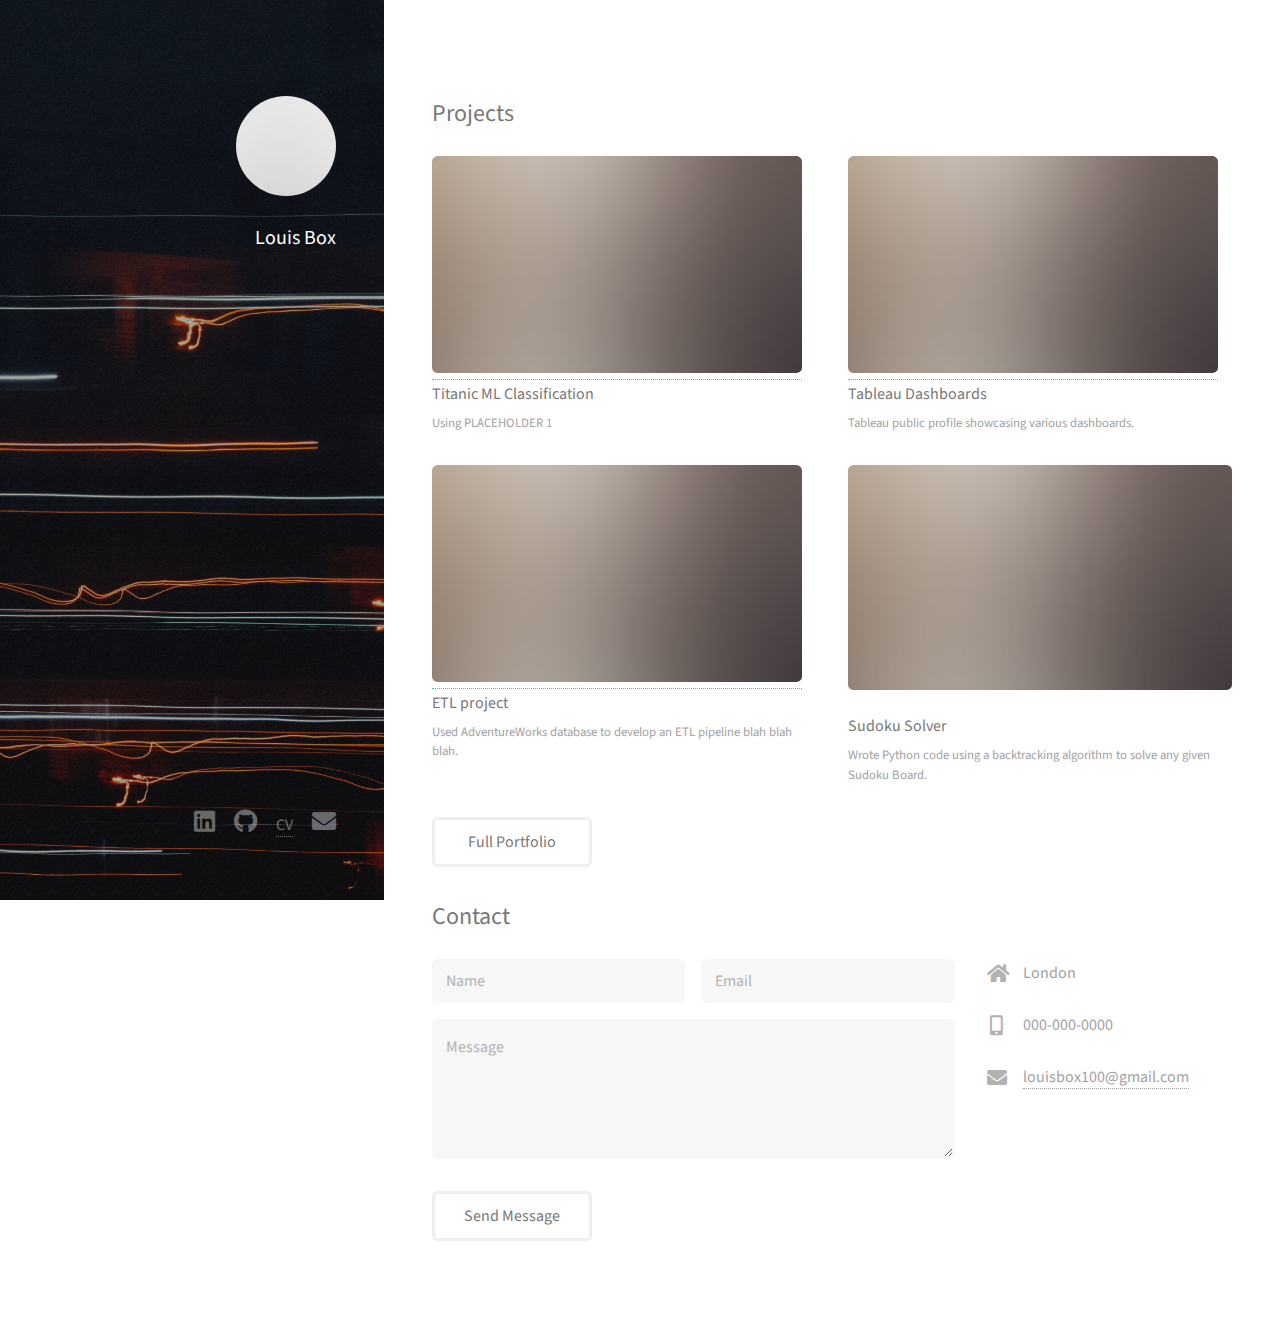
==== index.html @ 959aa262 "Merge branch 'master' of https://github.com/LouisBox/LouisBox.github.io" ====
<!DOCTYPE HTML>

<html>
	<head>
		<title>Louis Box</title>
		<meta charset="utf-8" />
		<meta name="viewport" content="width=device-width, initial-scale=1, user-scalable=no" />
		<link rel="stylesheet" href="assets/css/main.css" />
	</head>
	<body class="is-preload">

		<!-- Header -->
			<header id="header">
				<div class="inner">
					<a href="#" class="image avatar"><img src="images/avatar.jpg" alt="" /></a>
					<h1><strong>Louis Box</strong><br />
				</div>
				
			</header>

		<!-- Main -->
			<div id="main">

				<!-- One -->
					<section id="one">
						<header class="major">
						</header>
						
					<!--	<ul class="actions">
							<li><a href="#" class="button">Learn More</a></li>
						</ul>
					</section>
				-->
				<!-- Two -->
					<section id="two">
						<h2>Projects</h2>
						<div class="row">
							<article class="col-6 col-12-xsmall work-item">
								<a href="https://www.kaggle.comml-classifier-on-the-titanic-dataset" target="_blank" ><img class="my_thumbnail" src="images/thumbs/01.jpg" alt="" /></a>
								<h3>Titanic ML Classification</h3>
								<p>Using PLACEHOLDER 1 </p>
							</article>
							<article class="col-6 col-12-xsmall work-item">
								<a href="images/fulls/02.jpg" target="_blank"><img class="my_thumbnail" src="images/thumbs/01.jpg" alt="" /></a>
								<h3>Tableau Dashboards</h3>
								<p>Tableau public profile showcasing various dashboards.</p>
							</article>
							<article class="col-6 col-12-xsmall work-item">
								<a href="images/fulls/03.jpg" target="_blank"><img class="my_thumbnail" src="images/thumbs/01.jpg" alt="" /></a>
								<h3>ETL project</h3>
								<p>Used AdventureWorks database to develop an ETL pipeline blah blah blah.</p>
							</article>
							<article class="col-6 col-12-xsmall work-item">
								<a href="images/fulls/04.jpg" class="image fit thumb"><img class="my_thumbnail" src="images/thumbs/01.jpg" alt="" /></a>
								<h3>Sudoku Solver</h3>
								<p>Wrote Python code using a backtracking algorithm to solve any given Sudoku Board.</p>
							</article>
						</div>
						<ul class="actions">
							<li><a href="./full_project_list.html" class="button">Full Portfolio</a></li>
						</ul>
					</section>

				<!-- Three -->
					<section id="three">
						<h2>Contact</h2>
						<div class="row">
							<div class="col-8 col-12-small">
								<form method="post" action="#">
									<div class="row gtr-uniform gtr-50">
										<div class="col-6 col-12-xsmall"><input type="text" name="name" id="name" placeholder="Name" /></div>
										<div class="col-6 col-12-xsmall"><input type="email" name="email" id="email" placeholder="Email" /></div>
										<div class="col-12"><textarea name="message" id="message" placeholder="Message" rows="4"></textarea></div>
									</div>
								</form>
								<ul class="actions">
									<li><input type="submit" value="Send Message" /></li>
								</ul>
							</div>
							<div class="col-4 col-12-small">
								<ul class="labeled-icons">
									<li>
										<h3 class="icon solid fa-home"><span class="label">Address</span></h3>
										London
									</li>
									<li>
										<h3 class="icon solid fa-mobile-alt"><span class="label">Phone</span></h3>
										000-000-0000
									</li>
									<li>
										<h3 class="icon solid fa-envelope"><span class="label">Email</span></h3>
										<a href="#">louisbox100@gmail.com</a>
									</li>
								</ul>
							</div>
						</div>
					</section>

				<!-- Four -->
				<!--
					<section id="four">
						<h2>Elements</h2>

						<section>
							<h4>Text</h4>
							<p>This is <b>bold</b> and this is <strong>strong</strong>. This is <i>italic</i> and this is <em>emphasized</em>.
							This is <sup>superscript</sup> text and this is <sub>subscript</sub> text.
							This is <u>underlined</u> and this is code: <code>for (;;) { ... }</code>. Finally, <a href="#">this is a link</a>.</p>
							<hr />
							<header>
								<h4>Heading with a Subtitle</h4>
								<p>Lorem ipsum dolor sit amet nullam id egestas urna aliquam</p>
							</header>
							<p>Nunc lacinia ante nunc ac lobortis. Interdum adipiscing gravida odio porttitor sem non mi integer non faucibus ornare mi ut ante amet placerat aliquet. Volutpat eu sed ante lacinia sapien lorem accumsan varius montes viverra nibh in adipiscing blandit tempus accumsan.</p>
							<header>
								<h5>Heading with a Subtitle</h5>
								<p>Lorem ipsum dolor sit amet nullam id egestas urna aliquam</p>
							</header>
							<p>Nunc lacinia ante nunc ac lobortis. Interdum adipiscing gravida odio porttitor sem non mi integer non faucibus ornare mi ut ante amet placerat aliquet. Volutpat eu sed ante lacinia sapien lorem accumsan varius montes viverra nibh in adipiscing blandit tempus accumsan.</p>
							<hr />
							<h2>Heading Level 2</h2>
							<h3>Heading Level 3</h3>
							<h4>Heading Level 4</h4>
							<h5>Heading Level 5</h5>
							<h6>Heading Level 6</h6>
							<hr />
							<h5>Blockquote</h5>
							<blockquote>Fringilla nisl. Donec accumsan interdum nisi, quis tincidunt felis sagittis eget tempus euismod. Vestibulum ante ipsum primis in faucibus vestibulum. Blandit adipiscing eu felis iaculis volutpat ac adipiscing accumsan faucibus. Vestibulum ante ipsum primis in faucibus lorem ipsum dolor sit amet nullam adipiscing eu felis.</blockquote>
							<h5>Preformatted</h5>
							<pre><code>i = 0;

while (!deck.isInOrder()) {
print 'Iteration ' + i;
deck.shuffle();
i++;
}

print 'It took ' + i + ' iterations to sort the deck.';</code></pre>
						</section>

						<section>
							<h4>Lists</h4>
							<div class="row">
								<div class="col-6 col-12-xsmall">
									<h5>Unordered</h5>
									<ul>
										<li>Dolor pulvinar etiam magna etiam.</li>
										<li>Sagittis adipiscing lorem eleifend.</li>
										<li>Felis enim feugiat dolore viverra.</li>
									</ul>
									<h5>Alternate</h5>
									<ul class="alt">
										<li>Dolor pulvinar etiam magna etiam.</li>
										<li>Sagittis adipiscing lorem eleifend.</li>
										<li>Felis enim feugiat dolore viverra.</li>
									</ul>
								</div>
								<div class="col-6 col-12-xsmall">
									<h5>Ordered</h5>
									<ol>
										<li>Dolor pulvinar etiam magna etiam.</li>
										<li>Etiam vel felis at lorem sed viverra.</li>
										<li>Felis enim feugiat dolore viverra.</li>
										<li>Dolor pulvinar etiam magna etiam.</li>
										<li>Etiam vel felis at lorem sed viverra.</li>
										<li>Felis enim feugiat dolore viverra.</li>
									</ol>
									<h5>Icons</h5>
									<ul class="icons">
										<li><a href="#" class="icon brands fa-twitter"><span class="label">Twitter</span></a></li>
										<li><a href="#" class="icon brands fa-facebook-f"><span class="label">Facebook</span></a></li>
										<li><a href="#" class="icon brands fa-instagram"><span class="label">Instagram</span></a></li>
										<li><a href="#" class="icon brands fa-github"><span class="label">Github</span></a></li>
										<li><a href="#" class="icon brands fa-dribbble"><span class="label">Dribbble</span></a></li>
										<li><a href="#" class="icon brands fa-tumblr"><span class="label">Tumblr</span></a></li>
									</ul>
								</div>
							</div>
							<h5>Actions</h5>
							<ul class="actions">
								<li><a href="#" class="button primary">Default</a></li>
								<li><a href="#" class="button">Default</a></li>
							</ul>
							<ul class="actions small">
								<li><a href="#" class="button primary small">Small</a></li>
								<li><a href="#" class="button small">Small</a></li>
							</ul>
							<div class="row">
								<div class="col-6 col-12-small">
									<ul class="actions stacked">
										<li><a href="#" class="button primary">Default</a></li>
										<li><a href="#" class="button">Default</a></li>
									</ul>
								</div>
								<div class="col-6 col-12-small">
									<ul class="actions stacked">
										<li><a href="#" class="button primary small">Small</a></li>
										<li><a href="#" class="button small">Small</a></li>
									</ul>
								</div>
								<div class="col-6 col-12-small">
									<ul class="actions stacked">
										<li><a href="#" class="button primary fit">Default</a></li>
										<li><a href="#" class="button fit">Default</a></li>
									</ul>
								</div>
								<div class="col-6 col-12-small">
									<ul class="actions stacked">
										<li><a href="#" class="button primary small fit">Small</a></li>
										<li><a href="#" class="button small fit">Small</a></li>
									</ul>
								</div>
							</div>
						</section>

						<section>
							<h4>Table</h4>
							<h5>Default</h5>
							<div class="table-wrapper">
								<table>
									<thead>
										<tr>
											<th>Name</th>
											<th>Description</th>
											<th>Price</th>
										</tr>
									</thead>
									<tbody>
										<tr>
											<td>Item One</td>
											<td>Ante turpis integer aliquet porttitor.</td>
											<td>29.99</td>
										</tr>
										<tr>
											<td>Item Two</td>
											<td>Vis ac commodo adipiscing arcu aliquet.</td>
											<td>19.99</td>
										</tr>
										<tr>
											<td>Item Three</td>
											<td> Morbi faucibus arcu accumsan lorem.</td>
											<td>29.99</td>
										</tr>
										<tr>
											<td>Item Four</td>
											<td>Vitae integer tempus condimentum.</td>
											<td>19.99</td>
										</tr>
										<tr>
											<td>Item Five</td>
											<td>Ante turpis integer aliquet porttitor.</td>
											<td>29.99</td>
										</tr>
									</tbody>
									<tfoot>
										<tr>
											<td colspan="2"></td>
											<td>100.00</td>
										</tr>
									</tfoot>
								</table>
							</div>

							<h5>Alternate</h5>
							<div class="table-wrapper">
								<table class="alt">
									<thead>
										<tr>
											<th>Name</th>
											<th>Description</th>
											<th>Price</th>
										</tr>
									</thead>
									<tbody>
										<tr>
											<td>Item One</td>
											<td>Ante turpis integer aliquet porttitor.</td>
											<td>29.99</td>
										</tr>
										<tr>
											<td>Item Two</td>
											<td>Vis ac commodo adipiscing arcu aliquet.</td>
											<td>19.99</td>
										</tr>
										<tr>
											<td>Item Three</td>
											<td> Morbi faucibus arcu accumsan lorem.</td>
											<td>29.99</td>
										</tr>
										<tr>
											<td>Item Four</td>
											<td>Vitae integer tempus condimentum.</td>
											<td>19.99</td>
										</tr>
										<tr>
											<td>Item Five</td>
											<td>Ante turpis integer aliquet porttitor.</td>
											<td>29.99</td>
										</tr>
									</tbody>
									<tfoot>
										<tr>
											<td colspan="2"></td>
											<td>100.00</td>
										</tr>
									</tfoot>
								</table>
							</div>
						</section>

						<section>
							<h4>Buttons</h4>
							<ul class="actions">
								<li><a href="#" class="button primary">Primary</a></li>
								<li><a href="#" class="button">Default</a></li>
							</ul>
							<ul class="actions">
								<li><a href="#" class="button large">Large</a></li>
								<li><a href="#" class="button">Default</a></li>
								<li><a href="#" class="button small">Small</a></li>
							</ul>
							<ul class="actions fit">
								<li><a href="#" class="button primary fit">Fit</a></li>
								<li><a href="#" class="button fit">Fit</a></li>
							</ul>
							<ul class="actions fit small">
								<li><a href="#" class="button primary fit small">Fit + Small</a></li>
								<li><a href="#" class="button fit small">Fit + Small</a></li>
							</ul>
							<ul class="actions">
								<li><a href="#" class="button primary icon solid fa-download">Icon</a></li>
								<li><a href="#" class="button icon solid fa-download">Icon</a></li>
							</ul>
							<ul class="actions">
								<li><span class="button primary disabled">Primary</span></li>
								<li><span class="button disabled">Default</span></li>
							</ul>
						</section>

						<section>
							<h4>Form</h4>
							<form method="post" action="#">
								<div class="row gtr-uniform gtr-50">
									<div class="col-6 col-12-xsmall">
										<input type="text" name="demo-name" id="demo-name" value="" placeholder="Name" />
									</div>
									<div class="col-6 col-12-xsmall">
										<input type="email" name="demo-email" id="demo-email" value="" placeholder="Email" />
									</div>
									<div class="col-12">
										<select name="demo-category" id="demo-category">
											<option value="">- Category -</option>
											<option value="1">Manufacturing</option>
											<option value="1">Shipping</option>
											<option value="1">Administration</option>
											<option value="1">Human Resources</option>
										</select>
									</div>
									<div class="col-4 col-12-small">
										<input type="radio" id="demo-priority-low" name="demo-priority" checked>
										<label for="demo-priority-low">Low Priority</label>
									</div>
									<div class="col-4 col-12-small">
										<input type="radio" id="demo-priority-normal" name="demo-priority">
										<label for="demo-priority-normal">Normal Priority</label>
									</div>
									<div class="col-4 col-12-small">
										<input type="radio" id="demo-priority-high" name="demo-priority">
										<label for="demo-priority-high">High Priority</label>
									</div>
									<div class="col-6 col-12-small">
										<input type="checkbox" id="demo-copy" name="demo-copy">
										<label for="demo-copy">Email me a copy of this message</label>
									</div>
									<div class="col-6 col-12-small">
										<input type="checkbox" id="demo-human" name="demo-human" checked>
										<label for="demo-human">I am a human and not a robot</label>
									</div>
									<div class="col-12">
										<textarea name="demo-message" id="demo-message" placeholder="Enter your message" rows="6"></textarea>
									</div>
									<div class="col-12">
										<ul class="actions">
											<li><input type="submit" value="Send Message" class="primary" /></li>
											<li><input type="reset" value="Reset" /></li>
										</ul>
									</div>
								</div>
							</form>
						</section>

						<section>
							<h4>Image</h4>
							<h5>Fit</h5>
							<div class="box alt">
								<div class="row gtr-50 gtr-uniform">
									<div class="col-12"><span class="image fit"><img src="images/fulls/05.jpg" alt="" /></span></div>
									<div class="col-4"><span class="image fit"><img src="images/thumbs/01.jpg" alt="" /></span></div>
									<div class="col-4"><span class="image fit"><img src="images/thumbs/02.jpg" alt="" /></span></div>
									<div class="col-4"><span class="image fit"><img src="images/thumbs/03.jpg" alt="" /></span></div>
									<div class="col-4"><span class="image fit"><img src="images/thumbs/04.jpg" alt="" /></span></div>
									<div class="col-4"><span class="image fit"><img src="images/thumbs/05.jpg" alt="" /></span></div>
									<div class="col-4"><span class="image fit"><img src="images/thumbs/06.jpg" alt="" /></span></div>
									<div class="col-4"><span class="image fit"><img src="images/thumbs/03.jpg" alt="" /></span></div>
									<div class="col-4"><span class="image fit"><img src="images/thumbs/02.jpg" alt="" /></span></div>
									<div class="col-4"><span class="image fit"><img src="images/thumbs/01.jpg" alt="" /></span></div>
								</div>
							</div>
							<h5>Left &amp; Right</h5>
							<p><span class="image left"><img src="images/avatar.jpg" alt="" /></span>Fringilla nisl. Donec accumsan interdum nisi, quis tincidunt felis sagittis eget. tempus euismod. Vestibulum ante ipsum primis in faucibus vestibulum. Blandit adipiscing eu felis iaculis volutpat ac adipiscing accumsan eu faucibus. Integer ac pellentesque praesent tincidunt felis sagittis eget. tempus euismod. Vestibulum ante ipsum primis in faucibus vestibulum. Blandit adipiscing eu felis iaculis volutpat ac adipiscing accumsan eu faucibus. Integer ac pellentesque praesent. Donec accumsan interdum nisi, quis tincidunt felis sagittis eget. tempus euismod. Vestibulum ante ipsum primis in faucibus vestibulum. Blandit adipiscing eu felis iaculis volutpat ac adipiscing accumsan eu faucibus. Integer ac pellentesque praesent tincidunt felis sagittis eget. tempus euismod. Vestibulum ante ipsum primis in faucibus vestibulum. Blandit adipiscing eu felis iaculis volutpat ac adipiscing accumsan eu faucibus. Integer ac pellentesque praesent.</p>
							<p><span class="image right"><img src="images/avatar.jpg" alt="" /></span>Fringilla nisl. Donec accumsan interdum nisi, quis tincidunt felis sagittis eget. tempus euismod. Vestibulum ante ipsum primis in faucibus vestibulum. Blandit adipiscing eu felis iaculis volutpat ac adipiscing accumsan eu faucibus. Integer ac pellentesque praesent tincidunt felis sagittis eget. tempus euismod. Vestibulum ante ipsum primis in faucibus vestibulum. Blandit adipiscing eu felis iaculis volutpat ac adipiscing accumsan eu faucibus. Integer ac pellentesque praesent. Donec accumsan interdum nisi, quis tincidunt felis sagittis eget. tempus euismod. Vestibulum ante ipsum primis in faucibus vestibulum. Blandit adipiscing eu felis iaculis volutpat ac adipiscing accumsan eu faucibus. Integer ac pellentesque praesent tincidunt felis sagittis eget. tempus euismod. Vestibulum ante ipsum primis in faucibus vestibulum. Blandit adipiscing eu felis iaculis volutpat ac adipiscing accumsan eu faucibus. Integer ac pellentesque praesent.</p>
						</section>

					</section>
				-->

			</div>

		<!-- Footer -->
			<footer id="footer">
				<div class="inner">
					<ul class="icons">
						<li><a href="https://www.linkedin.com/in/louis-b-06438a178/" class="icon brands fa-linkedin"><span class="label">linkedin</span></a></li>
						<li><a href="https://github.com/LouisBox" class="icon brands fa-github"><span class="label">Github</span></a></li>
						<li><a href="#" class="fa-solid fa-file-pdf-o"><span class="label">CV</span></a></li>
						<li><a href="mailto:louisbox100@gmail.com" class="icon solid fa-envelope"><span class="label">Email</span></a></li>
					</ul>
					<ul class="copyright">
					</ul>
				</div>
			</footer>

		<!-- Scripts -->
			<script src="assets/js/jquery.min.js"></script>
			<script src="assets/js/jquery.poptrox.min.js"></script>
			<script src="assets/js/browser.min.js"></script>
			<script src="assets/js/breakpoints.min.js"></script>
			<script src="assets/js/util.js"></script>
			<script src="assets/js/main.js"></script>

	</body>
</html>
---- assets/css/main.css ----
@import url("fontawesome-all.min.css");
@import url("https://fonts.googleapis.com/css?family=Source+Sans+Pro:400,400italic");

/*
	Strata by HTML5 UP
	html5up.net | @ajlkn
	Free for personal and commercial use under the CCA 3.0 license (html5up.net/license)
*/

html, body, div, span, applet, object,
iframe, h1, h2, h3, h4, h5, h6, p, blockquote,
pre, a, abbr, acronym, address, big, cite,
code, del, dfn, em, img, ins, kbd, q, s, samp,
small, strike, strong, sub, sup, tt, var, b,
u, i, center, dl, dt, dd, ol, ul, li, fieldset,
form, label, legend, table, caption, tbody,
tfoot, thead, tr, th, td, article, aside,
canvas, details, embed, figure, figcaption,
footer, header, hgroup, menu, nav, output, ruby,
section, summary, time, mark, audio, video {
	margin: 0;
	padding: 0;
	border: 0;
	font-size: 100%;
	font: inherit;
	vertical-align: baseline;}

article, aside, details, figcaption, figure,
footer, header, hgroup, menu, nav, section {
	display: block;}

body {
	line-height: 1;
}

ol, ul {
	list-style: none;
}

blockquote, q {
	quotes: none;
}

	blockquote:before, blockquote:after, q:before, q:after {
		content: '';
		content: none;
	}

table {
	border-collapse: collapse;
	border-spacing: 0;
}

body {
	-webkit-text-size-adjust: none;
}

mark {
	background-color: transparent;
	color: inherit;
}

input::-moz-focus-inner {
	border: 0;
	padding: 0;
}

input, select, textarea {
	-moz-appearance: none;
	-webkit-appearance: none;
	-ms-appearance: none;
	appearance: none;
}

/* Basic */

	html {
		box-sizing: border-box;
	}

	*, *:before, *:after {
		box-sizing: inherit;
	}

	body {
		background: #fff;
	}

		body.is-preload *, body.is-preload *:before, body.is-preload *:after {
			-moz-animation: none !important;
			-webkit-animation: none !important;
			-ms-animation: none !important;
			animation: none !important;
			-moz-transition: none !important;
			-webkit-transition: none !important;
			-ms-transition: none !important;
			transition: none !important;
		}

	body, input, select, textarea {
		color: #a2a2a2;
		font-family: "Source Sans Pro", Helvetica, sans-serif;
		font-size: 16pt;
		font-weight: 400;
		line-height: 1.75em;
	}

	a {
		-moz-transition: color 0.2s ease-in-out, border-color 0.2s ease-in-out;
		-webkit-transition: color 0.2s ease-in-out, border-color 0.2s ease-in-out;
		-ms-transition: color 0.2s ease-in-out, border-color 0.2s ease-in-out;
		transition: color 0.2s ease-in-out, border-color 0.2s ease-in-out;
		border-bottom: dotted 1px;
		color: #49bf9d;
		text-decoration: none;
	}

		a:hover {
			border-bottom-color: transparent;
			color: #49bf9d !important;
			text-decoration: none;
		}

	strong, b {
		color: #787878;
		font-weight: 400;
	}

	em, i {
		font-style: italic;
	}

	p {
		margin: 0 0 2em 0;
	}

	h1, h2, h3, h4, h5, h6 {
		color: #787878;
		font-weight: 400;
		line-height: 1em;
		margin: 0 0 1em 0;
	}

		h1 a, h2 a, h3 a, h4 a, h5 a, h6 a {
			color: inherit;
			text-decoration: none;
		}

	h1 {
		font-size: 2em;
		line-height: 1.5em;
	}

	h2 {
		font-size: 1.5em;
		line-height: 1.5em;
	}

	h3 {
		font-size: 1.25em;
		line-height: 1.5em;
	}

	h4 {
		font-size: 1.1em;
		line-height: 1.5em;
	}

	h5 {
		font-size: 0.9em;
		line-height: 1.5em;
	}

	h6 {
		font-size: 0.7em;
		line-height: 1.5em;
	}

	sub {
		font-size: 0.8em;
		position: relative;
		top: 0.5em;
	}

	sup {
		font-size: 0.8em;
		position: relative;
		top: -0.5em;
	}

	hr {
		border: 0;
		border-bottom: solid 2px #efefef;
		margin: 2em 0;
	}

		hr.major {
			margin: 3em 0;
		}

	blockquote {
		border-left: solid 6px #efefef;
		font-style: italic;
		margin: 0 0 2em 0;
		padding: 0.5em 0 0.5em 1.5em;
	}

	code {
		background: #f7f7f7;
		border-radius: 0.35em;
		border: solid 2px #efefef;
		font-family: "Courier New", monospace;
		font-size: 0.9em;
		margin: 0 0.25em;
		padding: 0.25em 0.65em;
	}

	pre {
		-webkit-overflow-scrolling: touch;
		font-family: "Courier New", monospace;
		font-size: 0.9em;
		margin: 0 0 2em 0;
	}

		pre code {
			display: block;
			line-height: 1.75em;
			padding: 1em 1.5em;
			overflow-x: auto;
		}

	.align-left {
		text-align: left;
	}

	.align-center {
		text-align: center;
	}

	.align-right {
		text-align: right;
	}

/* Container */

	.container {
		margin: 0 auto;
		max-width: calc(100% - 4em);
		width: 100%;
	}

		.container.xsmall {
			width: 25%;
		}

		.container.small {
			width: 50%;
		}

		.container.medium {
			width: 75%;
		}

		.container.large {
			width: 125%;
		}

		.container.xlarge {
			width: 150%;
		}

		.container.max {
			width: 100%;
		}

		@media screen and (max-width: 980px) {

			.container {
				width: 100% !important;
				max-width: 100% !important;
			}

		}

		@media screen and (max-width: 480px) {

			.container {
				max-width: calc(100% - 3em);
			}

		}

/* Row */

	.row {
		display: flex;
		flex-wrap: wrap;
		box-sizing: border-box;
		align-items: stretch;
	}

		.row > * {
			box-sizing: border-box;
		}

		.row.gtr-uniform > * > :last-child {
			margin-bottom: 0;
		}

		.row.aln-left {
			justify-content: flex-start;
		}

		.row.aln-center {
			justify-content: center;
		}

		.row.aln-right {
			justify-content: flex-end;
		}

		.row.aln-top {
			align-items: flex-start;
		}

		.row.aln-middle {
			align-items: center;
		}

		.row.aln-bottom {
			align-items: flex-end;
		}

		.row > .imp {
			order: -1;
		}

		.row > .col-1 {
			width: 8.33333%;
		}

		.row > .off-1 {
			margin-left: 8.33333%;
		}

		.row > .col-2 {
			width: 16.66667%;
		}

		.row > .off-2 {
			margin-left: 16.66667%;
		}

		.row > .col-3 {
			width: 25%;
		}

		.row > .off-3 {
			margin-left: 25%;
		}

		.row > .col-4 {
			width: 33.33333%;
		}

		.row > .off-4 {
			margin-left: 33.33333%;
		}

		.row > .col-5 {
			width: 41.66667%;
		}

		.row > .off-5 {
			margin-left: 41.66667%;
		}

		.row > .col-6 {
			width: 50%;
		}

		.row > .off-6 {
			margin-left: 50%;
		}

		.row > .col-7 {
			width: 58.33333%;
		}

		.row > .off-7 {
			margin-left: 58.33333%;
		}

		.row > .col-8 {
			width: 66.66667%;
		}

		.row > .off-8 {
			margin-left: 66.66667%;
		}

		.row > .col-9 {
			width: 75%;
		}

		.row > .off-9 {
			margin-left: 75%;
		}

		.row > .col-10 {
			width: 83.33333%;
		}

		.row > .off-10 {
			margin-left: 83.33333%;
		}

		.row > .col-11 {
			width: 91.66667%;
		}

		.row > .off-11 {
			margin-left: 91.66667%;
		}

		.row > .col-12 {
			width: 100%;
		}

		.row > .off-12 {
			margin-left: 100%;
		}

		.row.gtr-0 {
			margin-top: 0;
			margin-left: 0em;
		}

			.row.gtr-0 > * {
				padding: 0 0 0 0em;
			}

			.row.gtr-0.gtr-uniform {
				margin-top: 0em;
			}

				.row.gtr-0.gtr-uniform > * {
					padding-top: 0em;
				}

		.row.gtr-25 {
			margin-top: 0;
			margin-left: -0.625em;
		}

			.row.gtr-25 > * {
				padding: 0 0 0 0.625em;
			}

			.row.gtr-25.gtr-uniform {
				margin-top: -0.625em;
			}

				.row.gtr-25.gtr-uniform > * {
					padding-top: 0.625em;
				}

		.row.gtr-50 {
			margin-top: 0;
			margin-left: -1.25em;
		}

			.row.gtr-50 > * {
				padding: 0 0 0 1.25em;
			}

			.row.gtr-50.gtr-uniform {
				margin-top: -1.25em;
			}

				.row.gtr-50.gtr-uniform > * {
					padding-top: 1.25em;
				}

		.row {
			margin-top: 0;
			margin-left: -2.5em;
		}

			.row > * {
				padding: 0 0 0 2.5em;
			}

			.row.gtr-uniform {
				margin-top: -2.5em;
			}

				.row.gtr-uniform > * {
					padding-top: 2.5em;
				}

		.row.gtr-150 {
			margin-top: 0;
			margin-left: -3.75em;
		}

			.row.gtr-150 > * {
				padding: 0 0 0 3.75em;
			}

			.row.gtr-150.gtr-uniform {
				margin-top: -3.75em;
			}

				.row.gtr-150.gtr-uniform > * {
					padding-top: 3.75em;
				}

		.row.gtr-200 {
			margin-top: 0;
			margin-left: -5em;
		}

			.row.gtr-200 > * {
				padding: 0 0 0 5em;
			}

			.row.gtr-200.gtr-uniform {
				margin-top: -5em;
			}

				.row.gtr-200.gtr-uniform > * {
					padding-top: 5em;
				}

		@media screen and (max-width: 1800px) {

			.row {
				display: flex;
				flex-wrap: wrap;
				box-sizing: border-box;
				align-items: stretch;
			}

				.row > * {
					box-sizing: border-box;
				}

				.row.gtr-uniform > * > :last-child {
					margin-bottom: 0;
				}

				.row.aln-left {
					justify-content: flex-start;
				}

				.row.aln-center {
					justify-content: center;
				}

				.row.aln-right {
					justify-content: flex-end;
				}

				.row.aln-top {
					align-items: flex-start;
				}

				.row.aln-middle {
					align-items: center;
				}

				.row.aln-bottom {
					align-items: flex-end;
				}

				.row > .imp-xlarge {
					order: -1;
				}

				.row > .col-1-xlarge {
					width: 8.33333%;
				}

				.row > .off-1-xlarge {
					margin-left: 8.33333%;
				}

				.row > .col-2-xlarge {
					width: 16.66667%;
				}

				.row > .off-2-xlarge {
					margin-left: 16.66667%;
				}

				.row > .col-3-xlarge {
					width: 25%;
				}

				.row > .off-3-xlarge {
					margin-left: 25%;
				}

				.row > .col-4-xlarge {
					width: 33.33333%;
				}

				.row > .off-4-xlarge {
					margin-left: 33.33333%;
				}

				.row > .col-5-xlarge {
					width: 41.66667%;
				}

				.row > .off-5-xlarge {
					margin-left: 41.66667%;
				}

				.row > .col-6-xlarge {
					width: 50%;
				}

				.row > .off-6-xlarge {
					margin-left: 50%;
				}

				.row > .col-7-xlarge {
					width: 58.33333%;
				}

				.row > .off-7-xlarge {
					margin-left: 58.33333%;
				}

				.row > .col-8-xlarge {
					width: 66.66667%;
				}

				.row > .off-8-xlarge {
					margin-left: 66.66667%;
				}

				.row > .col-9-xlarge {
					width: 75%;
				}

				.row > .off-9-xlarge {
					margin-left: 75%;
				}

				.row > .col-10-xlarge {
					width: 83.33333%;
				}

				.row > .off-10-xlarge {
					margin-left: 83.33333%;
				}

				.row > .col-11-xlarge {
					width: 91.66667%;
				}

				.row > .off-11-xlarge {
					margin-left: 91.66667%;
				}

				.row > .col-12-xlarge {
					width: 100%;
				}

				.row > .off-12-xlarge {
					margin-left: 100%;
				}

				.row.gtr-0 {
					margin-top: 0;
					margin-left: 0em;
				}

					.row.gtr-0 > * {
						padding: 0 0 0 0em;
					}

					.row.gtr-0.gtr-uniform {
						margin-top: 0em;
					}

						.row.gtr-0.gtr-uniform > * {
							padding-top: 0em;
						}

				.row.gtr-25 {
					margin-top: 0;
					margin-left: -0.625em;
				}

					.row.gtr-25 > * {
						padding: 0 0 0 0.625em;
					}

					.row.gtr-25.gtr-uniform {
						margin-top: -0.625em;
					}

						.row.gtr-25.gtr-uniform > * {
							padding-top: 0.625em;
						}

				.row.gtr-50 {
					margin-top: 0;
					margin-left: -1.25em;
				}

					.row.gtr-50 > * {
						padding: 0 0 0 1.25em;
					}

					.row.gtr-50.gtr-uniform {
						margin-top: -1.25em;
					}

						.row.gtr-50.gtr-uniform > * {
							padding-top: 1.25em;
						}

				.row {
					margin-top: 0;
					margin-left: -2.5em;
				}

					.row > * {
						padding: 0 0 0 2.5em;
					}

					.row.gtr-uniform {
						margin-top: -2.5em;
					}

						.row.gtr-uniform > * {
							padding-top: 2.5em;
						}

				.row.gtr-150 {
					margin-top: 0;
					margin-left: -3.75em;
				}

					.row.gtr-150 > * {
						padding: 0 0 0 3.75em;
					}

					.row.gtr-150.gtr-uniform {
						margin-top: -3.75em;
					}

						.row.gtr-150.gtr-uniform > * {
							padding-top: 3.75em;
						}

				.row.gtr-200 {
					margin-top: 0;
					margin-left: -5em;
				}

					.row.gtr-200 > * {
						padding: 0 0 0 5em;
					}

					.row.gtr-200.gtr-uniform {
						margin-top: -5em;
					}

						.row.gtr-200.gtr-uniform > * {
							padding-top: 5em;
						}

		}

		@media screen and (max-width: 1280px) {

			.row {
				display: flex;
				flex-wrap: wrap;
				box-sizing: border-box;
				align-items: stretch;
			}

				.row > * {
					box-sizing: border-box;
				}

				.row.gtr-uniform > * > :last-child {
					margin-bottom: 0;
				}

				.row.aln-left {
					justify-content: flex-start;
				}

				.row.aln-center {
					justify-content: center;
				}

				.row.aln-right {
					justify-content: flex-end;
				}

				.row.aln-top {
					align-items: flex-start;
				}

				.row.aln-middle {
					align-items: center;
				}

				.row.aln-bottom {
					align-items: flex-end;
				}

				.row > .imp-large {
					order: -1;
				}

				.row > .col-1-large {
					width: 8.33333%;
				}

				.row > .off-1-large {
					margin-left: 8.33333%;
				}

				.row > .col-2-large {
					width: 16.66667%;
				}

				.row > .off-2-large {
					margin-left: 16.66667%;
				}

				.row > .col-3-large {
					width: 25%;
				}

				.row > .off-3-large {
					margin-left: 25%;
				}

				.row > .col-4-large {
					width: 33.33333%;
				}

				.row > .off-4-large {
					margin-left: 33.33333%;
				}

				.row > .col-5-large {
					width: 41.66667%;
				}

				.row > .off-5-large {
					margin-left: 41.66667%;
				}

				.row > .col-6-large {
					width: 50%;
				}

				.row > .off-6-large {
					margin-left: 50%;
				}

				.row > .col-7-large {
					width: 58.33333%;
				}

				.row > .off-7-large {
					margin-left: 58.33333%;
				}

				.row > .col-8-large {
					width: 66.66667%;
				}

				.row > .off-8-large {
					margin-left: 66.66667%;
				}

				.row > .col-9-large {
					width: 75%;
				}

				.row > .off-9-large {
					margin-left: 75%;
				}

				.row > .col-10-large {
					width: 83.33333%;
				}

				.row > .off-10-large {
					margin-left: 83.33333%;
				}

				.row > .col-11-large {
					width: 91.66667%;
				}

				.row > .off-11-large {
					margin-left: 91.66667%;
				}

				.row > .col-12-large {
					width: 100%;
				}

				.row > .off-12-large {
					margin-left: 100%;
				}

				.row.gtr-0 {
					margin-top: 0;
					margin-left: 0em;
				}

					.row.gtr-0 > * {
						padding: 0 0 0 0em;
					}

					.row.gtr-0.gtr-uniform {
						margin-top: 0em;
					}

						.row.gtr-0.gtr-uniform > * {
							padding-top: 0em;
						}

				.row.gtr-25 {
					margin-top: 0;
					margin-left: -0.5em;
				}

					.row.gtr-25 > * {
						padding: 0 0 0 0.5em;
					}

					.row.gtr-25.gtr-uniform {
						margin-top: -0.5em;
					}

						.row.gtr-25.gtr-uniform > * {
							padding-top: 0.5em;
						}

				.row.gtr-50 {
					margin-top: 0;
					margin-left: -1em;
				}

					.row.gtr-50 > * {
						padding: 0 0 0 1em;
					}

					.row.gtr-50.gtr-uniform {
						margin-top: -1em;
					}

						.row.gtr-50.gtr-uniform > * {
							padding-top: 1em;
						}

				.row {
					margin-top: 0;
					margin-left: -2em;
				}

					.row > * {
						padding: 0 0 0 2em;
					}

					.row.gtr-uniform {
						margin-top: -2em;
					}

						.row.gtr-uniform > * {
							padding-top: 2em;
						}

				.row.gtr-150 {
					margin-top: 0;
					margin-left: -3em;
				}

					.row.gtr-150 > * {
						padding: 0 0 0 3em;
					}

					.row.gtr-150.gtr-uniform {
						margin-top: -3em;
					}

						.row.gtr-150.gtr-uniform > * {
							padding-top: 3em;
						}

				.row.gtr-200 {
					margin-top: 0;
					margin-left: -4em;
				}

					.row.gtr-200 > * {
						padding: 0 0 0 4em;
					}

					.row.gtr-200.gtr-uniform {
						margin-top: -4em;
					}

						.row.gtr-200.gtr-uniform > * {
							padding-top: 4em;
						}

		}

		@media screen and (max-width: 980px) {

			.row {
				display: flex;
				flex-wrap: wrap;
				box-sizing: border-box;
				align-items: stretch;
			}

				.row > * {
					box-sizing: border-box;
				}

				.row.gtr-uniform > * > :last-child {
					margin-bottom: 0;
				}

				.row.aln-left {
					justify-content: flex-start;
				}

				.row.aln-center {
					justify-content: center;
				}

				.row.aln-right {
					justify-content: flex-end;
				}

				.row.aln-top {
					align-items: flex-start;
				}

				.row.aln-middle {
					align-items: center;
				}

				.row.aln-bottom {
					align-items: flex-end;
				}

				.row > .imp-medium {
					order: -1;
				}

				.row > .col-1-medium {
					width: 8.33333%;
				}

				.row > .off-1-medium {
					margin-left: 8.33333%;
				}

				.row > .col-2-medium {
					width: 16.66667%;
				}

				.row > .off-2-medium {
					margin-left: 16.66667%;
				}

				.row > .col-3-medium {
					width: 25%;
				}

				.row > .off-3-medium {
					margin-left: 25%;
				}

				.row > .col-4-medium {
					width: 33.33333%;
				}

				.row > .off-4-medium {
					margin-left: 33.33333%;
				}

				.row > .col-5-medium {
					width: 41.66667%;
				}

				.row > .off-5-medium {
					margin-left: 41.66667%;
				}

				.row > .col-6-medium {
					width: 50%;
				}

				.row > .off-6-medium {
					margin-left: 50%;
				}

				.row > .col-7-medium {
					width: 58.33333%;
				}

				.row > .off-7-medium {
					margin-left: 58.33333%;
				}

				.row > .col-8-medium {
					width: 66.66667%;
				}

				.row > .off-8-medium {
					margin-left: 66.66667%;
				}

				.row > .col-9-medium {
					width: 75%;
				}

				.row > .off-9-medium {
					margin-left: 75%;
				}

				.row > .col-10-medium {
					width: 83.33333%;
				}

				.row > .off-10-medium {
					margin-left: 83.33333%;
				}

				.row > .col-11-medium {
					width: 91.66667%;
				}

				.row > .off-11-medium {
					margin-left: 91.66667%;
				}

				.row > .col-12-medium {
					width: 100%;
				}

				.row > .off-12-medium {
					margin-left: 100%;
				}

				.row.gtr-0 {
					margin-top: 0;
					margin-left: 0em;
				}

					.row.gtr-0 > * {
						padding: 0 0 0 0em;
					}

					.row.gtr-0.gtr-uniform {
						margin-top: 0em;
					}

						.row.gtr-0.gtr-uniform > * {
							padding-top: 0em;
						}

				.row.gtr-25 {
					margin-top: 0;
					margin-left: -0.5em;
				}

					.row.gtr-25 > * {
						padding: 0 0 0 0.5em;
					}

					.row.gtr-25.gtr-uniform {
						margin-top: -0.5em;
					}

						.row.gtr-25.gtr-uniform > * {
							padding-top: 0.5em;
						}

				.row.gtr-50 {
					margin-top: 0;
					margin-left: -1em;
				}

					.row.gtr-50 > * {
						padding: 0 0 0 1em;
					}

					.row.gtr-50.gtr-uniform {
						margin-top: -1em;
					}

						.row.gtr-50.gtr-uniform > * {
							padding-top: 1em;
						}

				.row {
					margin-top: 0;
					margin-left: -2em;
				}

					.row > * {
						padding: 0 0 0 2em;
					}

					.row.gtr-uniform {
						margin-top: -2em;
					}

						.row.gtr-uniform > * {
							padding-top: 2em;
						}

				.row.gtr-150 {
					margin-top: 0;
					margin-left: -3em;
				}

					.row.gtr-150 > * {
						padding: 0 0 0 3em;
					}

					.row.gtr-150.gtr-uniform {
						margin-top: -3em;
					}

						.row.gtr-150.gtr-uniform > * {
							padding-top: 3em;
						}

				.row.gtr-200 {
					margin-top: 0;
					margin-left: -4em;
				}

					.row.gtr-200 > * {
						padding: 0 0 0 4em;
					}

					.row.gtr-200.gtr-uniform {
						margin-top: -4em;
					}

						.row.gtr-200.gtr-uniform > * {
							padding-top: 4em;
						}

		}

		@media screen and (max-width: 736px) {

			.row {
				display: flex;
				flex-wrap: wrap;
				box-sizing: border-box;
				align-items: stretch;
			}

				.row > * {
					box-sizing: border-box;
				}

				.row.gtr-uniform > * > :last-child {
					margin-bottom: 0;
				}

				.row.aln-left {
					justify-content: flex-start;
				}

				.row.aln-center {
					justify-content: center;
				}

				.row.aln-right {
					justify-content: flex-end;
				}

				.row.aln-top {
					align-items: flex-start;
				}

				.row.aln-middle {
					align-items: center;
				}

				.row.aln-bottom {
					align-items: flex-end;
				}

				.row > .imp-small {
					order: -1;
				}

				.row > .col-1-small {
					width: 8.33333%;
				}

				.row > .off-1-small {
					margin-left: 8.33333%;
				}

				.row > .col-2-small {
					width: 16.66667%;
				}

				.row > .off-2-small {
					margin-left: 16.66667%;
				}

				.row > .col-3-small {
					width: 25%;
				}

				.row > .off-3-small {
					margin-left: 25%;
				}

				.row > .col-4-small {
					width: 33.33333%;
				}

				.row > .off-4-small {
					margin-left: 33.33333%;
				}

				.row > .col-5-small {
					width: 41.66667%;
				}

				.row > .off-5-small {
					margin-left: 41.66667%;
				}

				.row > .col-6-small {
					width: 50%;
				}

				.row > .off-6-small {
					margin-left: 50%;
				}

				.row > .col-7-small {
					width: 58.33333%;
				}

				.row > .off-7-small {
					margin-left: 58.33333%;
				}

				.row > .col-8-small {
					width: 66.66667%;
				}

				.row > .off-8-small {
					margin-left: 66.66667%;
				}

				.row > .col-9-small {
					width: 75%;
				}

				.row > .off-9-small {
					margin-left: 75%;
				}

				.row > .col-10-small {
					width: 83.33333%;
				}

				.row > .off-10-small {
					margin-left: 83.33333%;
				}

				.row > .col-11-small {
					width: 91.66667%;
				}

				.row > .off-11-small {
					margin-left: 91.66667%;
				}

				.row > .col-12-small {
					width: 100%;
				}

				.row > .off-12-small {
					margin-left: 100%;
				}

				.row.gtr-0 {
					margin-top: 0;
					margin-left: 0em;
				}

					.row.gtr-0 > * {
						padding: 0 0 0 0em;
					}

					.row.gtr-0.gtr-uniform {
						margin-top: 0em;
					}

						.row.gtr-0.gtr-uniform > * {
							padding-top: 0em;
						}

				.row.gtr-25 {
					margin-top: 0;
					margin-left: -0.375em;
				}

					.row.gtr-25 > * {
						padding: 0 0 0 0.375em;
					}

					.row.gtr-25.gtr-uniform {
						margin-top: -0.375em;
					}

						.row.gtr-25.gtr-uniform > * {
							padding-top: 0.375em;
						}

				.row.gtr-50 {
					margin-top: 0;
					margin-left: -0.75em;
				}

					.row.gtr-50 > * {
						padding: 0 0 0 0.75em;
					}

					.row.gtr-50.gtr-uniform {
						margin-top: -0.75em;
					}

						.row.gtr-50.gtr-uniform > * {
							padding-top: 0.75em;
						}

				.row {
					margin-top: 0;
					margin-left: -1.5em;
				}

					.row > * {
						padding: 0 0 0 1.5em;
					}

					.row.gtr-uniform {
						margin-top: -1.5em;
					}

						.row.gtr-uniform > * {
							padding-top: 1.5em;
						}

				.row.gtr-150 {
					margin-top: 0;
					margin-left: -2.25em;
				}

					.row.gtr-150 > * {
						padding: 0 0 0 2.25em;
					}

					.row.gtr-150.gtr-uniform {
						margin-top: -2.25em;
					}

						.row.gtr-150.gtr-uniform > * {
							padding-top: 2.25em;
						}

				.row.gtr-200 {
					margin-top: 0;
					margin-left: -3em;
				}

					.row.gtr-200 > * {
						padding: 0 0 0 3em;
					}

					.row.gtr-200.gtr-uniform {
						margin-top: -3em;
					}

						.row.gtr-200.gtr-uniform > * {
							padding-top: 3em;
						}

		}

		@media screen and (max-width: 480px) {

			.row {
				display: flex;
				flex-wrap: wrap;
				box-sizing: border-box;
				align-items: stretch;
			}

				.row > * {
					box-sizing: border-box;
				}

				.row.gtr-uniform > * > :last-child {
					margin-bottom: 0;
				}

				.row.aln-left {
					justify-content: flex-start;
				}

				.row.aln-center {
					justify-content: center;
				}

				.row.aln-right {
					justify-content: flex-end;
				}

				.row.aln-top {
					align-items: flex-start;
				}

				.row.aln-middle {
					align-items: center;
				}

				.row.aln-bottom {
					align-items: flex-end;
				}

				.row > .imp-xsmall {
					order: -1;
				}

				.row > .col-1-xsmall {
					width: 8.33333%;
				}

				.row > .off-1-xsmall {
					margin-left: 8.33333%;
				}

				.row > .col-2-xsmall {
					width: 16.66667%;
				}

				.row > .off-2-xsmall {
					margin-left: 16.66667%;
				}

				.row > .col-3-xsmall {
					width: 25%;
				}

				.row > .off-3-xsmall {
					margin-left: 25%;
				}

				.row > .col-4-xsmall {
					width: 33.33333%;
				}

				.row > .off-4-xsmall {
					margin-left: 33.33333%;
				}

				.row > .col-5-xsmall {
					width: 41.66667%;
				}

				.row > .off-5-xsmall {
					margin-left: 41.66667%;
				}

				.row > .col-6-xsmall {
					width: 50%;
				}

				.row > .off-6-xsmall {
					margin-left: 50%;
				}

				.row > .col-7-xsmall {
					width: 58.33333%;
				}

				.row > .off-7-xsmall {
					margin-left: 58.33333%;
				}

				.row > .col-8-xsmall {
					width: 66.66667%;
				}

				.row > .off-8-xsmall {
					margin-left: 66.66667%;
				}

				.row > .col-9-xsmall {
					width: 75%;
				}

				.row > .off-9-xsmall {
					margin-left: 75%;
				}

				.row > .col-10-xsmall {
					width: 83.33333%;
				}

				.row > .off-10-xsmall {
					margin-left: 83.33333%;
				}

				.row > .col-11-xsmall {
					width: 91.66667%;
				}

				.row > .off-11-xsmall {
					margin-left: 91.66667%;
				}

				.row > .col-12-xsmall {
					width: 100%;
				}

				.row > .off-12-xsmall {
					margin-left: 100%;
				}

				.row.gtr-0 {
					margin-top: 0;
					margin-left: 0em;
				}

					.row.gtr-0 > * {
						padding: 0 0 0 0em;
					}

					.row.gtr-0.gtr-uniform {
						margin-top: 0em;
					}

						.row.gtr-0.gtr-uniform > * {
							padding-top: 0em;
						}

				.row.gtr-25 {
					margin-top: 0;
					margin-left: -0.375em;
				}

					.row.gtr-25 > * {
						padding: 0 0 0 0.375em;
					}

					.row.gtr-25.gtr-uniform {
						margin-top: -0.375em;
					}

						.row.gtr-25.gtr-uniform > * {
							padding-top: 0.375em;
						}

				.row.gtr-50 {
					margin-top: 0;
					margin-left: -0.75em;
				}

					.row.gtr-50 > * {
						padding: 0 0 0 0.75em;
					}

					.row.gtr-50.gtr-uniform {
						margin-top: -0.75em;
					}

						.row.gtr-50.gtr-uniform > * {
							padding-top: 0.75em;
						}

				.row {
					margin-top: 0;
					margin-left: -1.5em;
				}

					.row > * {
						padding: 0 0 0 1.5em;
					}

					.row.gtr-uniform {
						margin-top: -1.5em;
					}

						.row.gtr-uniform > * {
							padding-top: 1.5em;
						}

				.row.gtr-150 {
					margin-top: 0;
					margin-left: -2.25em;
				}

					.row.gtr-150 > * {
						padding: 0 0 0 2.25em;
					}

					.row.gtr-150.gtr-uniform {
						margin-top: -2.25em;
					}

						.row.gtr-150.gtr-uniform > * {
							padding-top: 2.25em;
						}

				.row.gtr-200 {
					margin-top: 0;
					margin-left: -3em;
				}

					.row.gtr-200 > * {
						padding: 0 0 0 3em;
					}

					.row.gtr-200.gtr-uniform {
						margin-top: -3em;
					}

						.row.gtr-200.gtr-uniform > * {
							padding-top: 3em;
						}

		}

/* Section/Article */

	section.special, article.special {
		text-align: center;
	}

	header p {
		color: #b2b2b2;
		position: relative;
		margin: 0 0 1.5em 0;
	}

	header h2 + p {
		font-size: 1.25em;
		margin-top: -1em;
		line-height: 1.5em;
	}

	header h3 + p {
		font-size: 1.1em;
		margin-top: -0.8em;
		line-height: 1.5em;
	}

	header h4 + p,
	header h5 + p,
	header h6 + p {
		font-size: 0.9em;
		margin-top: -0.6em;
		line-height: 1.5em;
	}

	header.major h2 {
		font-size: 2em;
	}

/* Form */

	form {
		margin: 0 0 2em 0;
	}

	label {
		color: #787878;
		display: block;
		font-size: 0.9em;
		font-weight: 400;
		margin: 0 0 1em 0;
	}

	input[type="text"],
	input[type="password"],
	input[type="email"],
	select,
	textarea {
		-moz-appearance: none;
		-webkit-appearance: none;
		-ms-appearance: none;
		appearance: none;
		background: #f7f7f7;
		border-radius: 0.35em;
		border: solid 2px transparent;
		color: inherit;
		display: block;
		outline: 0;
		padding: 0 0.75em;
		text-decoration: none;
		width: 100%;
	}

		input[type="text"]:invalid,
		input[type="password"]:invalid,
		input[type="email"]:invalid,
		select:invalid,
		textarea:invalid {
			box-shadow: none;
		}

		input[type="text"]:focus,
		input[type="password"]:focus,
		input[type="email"]:focus,
		select:focus,
		textarea:focus {
			border-color: #49bf9d;
		}

	select {
		background-image: url("data:image/svg+xml;charset=utf8,%3Csvg xmlns='http://www.w3.org/2000/svg' width='40' height='40' preserveAspectRatio='none' viewBox='0 0 40 40'%3E%3Cpath d='M9.4,12.3l10.4,10.4l10.4-10.4c0.2-0.2,0.5-0.4,0.9-0.4c0.3,0,0.6,0.1,0.9,0.4l3.3,3.3c0.2,0.2,0.4,0.5,0.4,0.9 c0,0.4-0.1,0.6-0.4,0.9L20.7,31.9c-0.2,0.2-0.5,0.4-0.9,0.4c-0.3,0-0.6-0.1-0.9-0.4L4.3,17.3c-0.2-0.2-0.4-0.5-0.4-0.9 c0-0.4,0.1-0.6,0.4-0.9l3.3-3.3c0.2-0.2,0.5-0.4,0.9-0.4S9.1,12.1,9.4,12.3z' fill='%23dfdfdf' /%3E%3C/svg%3E");
		background-size: 1.25rem;
		background-repeat: no-repeat;
		background-position: calc(100% - 1rem) center;
		height: 2.75em;
		padding-right: 2.75em;
		text-overflow: ellipsis;
	}

		select option {
			color: #787878;
			background: #fff;
		}

		select:focus::-ms-value {
			background-color: transparent;
		}

		select::-ms-expand {
			display: none;
		}

	input[type="text"],
	input[type="password"],
	input[type="email"],
	select {
		height: 2.75em;
	}

	textarea {
		padding: 0.75em;
	}

	input[type="checkbox"],
	input[type="radio"] {
		-moz-appearance: none;
		-webkit-appearance: none;
		-ms-appearance: none;
		appearance: none;
		display: block;
		float: left;
		margin-right: -2em;
		opacity: 0;
		width: 1em;
		z-index: -1;
	}

		input[type="checkbox"] + label,
		input[type="radio"] + label {
			text-decoration: none;
			color: #a2a2a2;
			cursor: pointer;
			display: inline-block;
			font-size: 1em;
			font-weight: 400;
			padding-left: 2.4em;
			padding-right: 0.75em;
			position: relative;
		}

			input[type="checkbox"] + label:before,
			input[type="radio"] + label:before {
				-moz-osx-font-smoothing: grayscale;
				-webkit-font-smoothing: antialiased;
				display: inline-block;
				font-style: normal;
				font-variant: normal;
				text-rendering: auto;
				line-height: 1;
				text-transform: none !important;
				font-family: 'Font Awesome 5 Free';
				font-weight: 900;
			}

			input[type="checkbox"] + label:before,
			input[type="radio"] + label:before {
				background: #f7f7f7;
				border-radius: 0.35em;
				border: solid 2px transparent;
				content: '';
				display: inline-block;
				font-size: 0.8em;
				height: 2.0625em;
				left: 0;
				line-height: 1.85625em;
				position: absolute;
				text-align: center;
				top: 0;
				width: 2.0625em;
			}

		input[type="checkbox"]:checked + label:before,
		input[type="radio"]:checked + label:before {
			background: #787878;
			border-color: #787878;
			color: #fff;
			content: '\f00c';
		}

		input[type="checkbox"]:focus + label:before,
		input[type="radio"]:focus + label:before {
			border-color: #49bf9d;
		}

	input[type="checkbox"] + label:before {
		border-radius: 0.35em;
	}

	input[type="radio"] + label:before {
		border-radius: 100%;
	}

	::-webkit-input-placeholder {
		color: #b2b2b2 !important;
		opacity: 1.0;
	}

	:-moz-placeholder {
		color: #b2b2b2 !important;
		opacity: 1.0;
	}

	::-moz-placeholder {
		color: #b2b2b2 !important;
		opacity: 1.0;
	}

	:-ms-input-placeholder {
		color: #b2b2b2 !important;
		opacity: 1.0;
	}

/* Box */

	.box {
		border-radius: 0.35em;
		border: solid 2px #efefef;
		margin-bottom: 2em;
		padding: 1.5em;
	}

		.box > :last-child,
		.box > :last-child > :last-child,
		.box > :last-child > :last-child > :last-child {
			margin-bottom: 0;
		}

		.box.alt {
			border: 0;
			border-radius: 0;
			padding: 0;
		}

/* Icon */

	.icon {
		text-decoration: none;
		border-bottom: none;
		position: relative;
	}

		.icon:before {
			-moz-osx-font-smoothing: grayscale;
			-webkit-font-smoothing: antialiased;
			display: inline-block;
			font-style: normal;
			font-variant: normal;
			text-rendering: auto;
			line-height: 1;
			text-transform: none !important;
			font-family: 'Font Awesome 5 Free';
			font-weight: 400;
		}

		.icon > .label {
			display: none;
		}

		.icon:before {
			line-height: inherit;
		}

		.icon.solid:before {
			font-weight: 900;
		}

		.icon.brands:before {
			font-family: 'Font Awesome 5 Brands';
		}

/* Image */

	.image {
		border-radius: 0.35em;
		border: 0;
		display: inline-block;
		position: relative;
	}
	
	.my_thumbnail{
	  border-radius: 0.35em;
		display: inline-block;
		position: relative;
	}

		.image:before {
			-moz-transition: opacity 0.2s ease-in-out;
			-webkit-transition: opacity 0.2s ease-in-out;
			-ms-transition: opacity 0.2s ease-in-out;
			transition: opacity 0.2s ease-in-out;
			background: url("images/overlay.png");
			border-radius: 0.35em;
			content: '';
			display: block;
			height: 100%;
			left: 0;
			opacity: 0.5;
			position: absolute;
			top: 0;
			width: 100%;
		}

		.image.thumb {
			text-align: center;
		}

			.image.thumb:after {
				-moz-transition: opacity 0.2s ease-in-out;
				-webkit-transition: opacity 0.2s ease-in-out;
				-ms-transition: opacity 0.2s ease-in-out;
				transition: opacity 0.2s ease-in-out;
				border-radius: 0.35em;
				border: solid 3px rgba(255, 255, 255, 0.5);
				color: #fff;
				content: 'View';
				display: inline-block;
				font-size: 0.8em;
				font-weight: 400;
				left: 50%;
				line-height: 2.25em;
				margin: -1.25em 0 0 -3em;
				opacity: 0;
				padding: 0 1.5em;
				position: absolute;
				text-align: center;
				text-decoration: none;
				top: 50%;
				white-space: nowrap;
			}

			.image.thumb:hover:after {
				opacity: 1.0;
			}

			.image.thumb:hover:before {
				background: url("images/overlay.png"), url("images/overlay.png");
				opacity: 1.0;
			}

		.image img {
			border-radius: 0.35em;
			display: block;
		}

		.image.left {
			float: left;
			margin: 0 1.5em 1em 0;
			top: 0.25em;
		}

		.image.right {
			float: right;
			margin: 0 0 1em 1.5em;
			top: 0.25em;
		}

		.image.left, .image.right {
			max-width: 40%;
		}

			.image.left img, .image.right img {
				width: 100%;
			}

		.image.fit {
			display: block;
			margin: 0 0 2em 0;
			width: 100%;
		}

			.image.fit img {
				width: 100%;
			}

		.image.avatar {
			border-radius: 100%;
		}

			.image.avatar:before {
				display: none;
			}

			.image.avatar img {
				border-radius: 100%;
				width: 100%;
			}

/* List */

	ol {
		list-style: decimal;
		margin: 0 0 2em 0;
		padding-left: 1.25em;
	}

		ol li {
			padding-left: 0.25em;
		}

	ul {
		list-style: disc;
		margin: 0 0 2em 0;
		padding-left: 1em;
	}

		ul li {
			padding-left: 0.5em;
		}

		ul.alt {
			list-style: none;
			padding-left: 0;
		}

			ul.alt li {
				border-top: solid 2px #efefef;
				padding: 0.5em 0;
			}

				ul.alt li:first-child {
					border-top: 0;
					padding-top: 0;
				}

	dl {
		margin: 0 0 2em 0;
	}

/* Icons */

	ul.icons {
		cursor: default;
		list-style: none;
		padding-left: 0;
	}

		ul.icons li {
			display: inline-block;
			padding: 0 1em 0 0;
		}

			ul.icons li:last-child {
				padding-right: 0;
			}

			ul.icons li .icon:before {
				font-size: 1.5em;
			}

/* Labeled Icons */

	ul.labeled-icons {
		list-style: none;
		padding: 0;
	}

		ul.labeled-icons li {
			line-height: 1.75em;
			margin: 1.5em 0 0 0;
			padding-left: 2.25em;
			position: relative;
		}

			ul.labeled-icons li:first-child {
				margin-top: 0;
			}

			ul.labeled-icons li a {
				color: inherit;
			}

			ul.labeled-icons li h3 {
				color: #b2b2b2;
				left: 0;
				position: absolute;
				text-align: center;
				top: 0;
				width: 1em;
			}

/* Actions */

	ul.actions {
		display: -moz-flex;
		display: -webkit-flex;
		display: -ms-flex;
		display: flex;
		cursor: default;
		list-style: none;
		margin-left: -1em;
		padding-left: 0;
	}

		ul.actions li {
			padding: 0 0 0 1em;
			vertical-align: middle;
		}

		ul.actions.special {
			-moz-justify-content: center;
			-webkit-justify-content: center;
			-ms-justify-content: center;
			justify-content: center;
			width: 100%;
			margin-left: 0;
		}

			ul.actions.special li:first-child {
				padding-left: 0;
			}

		ul.actions.stacked {
			-moz-flex-direction: column;
			-webkit-flex-direction: column;
			-ms-flex-direction: column;
			flex-direction: column;
			margin-left: 0;
		}

			ul.actions.stacked li {
				padding: 1.3em 0 0 0;
			}

				ul.actions.stacked li:first-child {
					padding-top: 0;
				}

		ul.actions.fit {
			width: calc(100% + 1em);
		}

			ul.actions.fit li {
				-moz-flex-grow: 1;
				-webkit-flex-grow: 1;
				-ms-flex-grow: 1;
				flex-grow: 1;
				-moz-flex-shrink: 1;
				-webkit-flex-shrink: 1;
				-ms-flex-shrink: 1;
				flex-shrink: 1;
				width: 100%;
			}

				ul.actions.fit li > * {
					width: 100%;
				}

			ul.actions.fit.stacked {
				width: 100%;
			}

		@media screen and (max-width: 480px) {

			ul.actions:not(.fixed) {
				-moz-flex-direction: column;
				-webkit-flex-direction: column;
				-ms-flex-direction: column;
				flex-direction: column;
				margin-left: 0;
				width: 100% !important;
			}

				ul.actions:not(.fixed) li {
					-moz-flex-grow: 1;
					-webkit-flex-grow: 1;
					-ms-flex-grow: 1;
					flex-grow: 1;
					-moz-flex-shrink: 1;
					-webkit-flex-shrink: 1;
					-ms-flex-shrink: 1;
					flex-shrink: 1;
					padding: 1em 0 0 0;
					text-align: center;
					width: 100%;
				}

					ul.actions:not(.fixed) li > * {
						width: 100%;
					}

					ul.actions:not(.fixed) li:first-child {
						padding-top: 0;
					}

					ul.actions:not(.fixed) li input[type="submit"],
					ul.actions:not(.fixed) li input[type="reset"],
					ul.actions:not(.fixed) li input[type="button"],
					ul.actions:not(.fixed) li button,
					ul.actions:not(.fixed) li .button {
						width: 100%;
					}

						ul.actions:not(.fixed) li input[type="submit"].icon:before,
						ul.actions:not(.fixed) li input[type="reset"].icon:before,
						ul.actions:not(.fixed) li input[type="button"].icon:before,
						ul.actions:not(.fixed) li button.icon:before,
						ul.actions:not(.fixed) li .button.icon:before {
							margin-left: -0.5em;
						}

		}

/* Table */

	.table-wrapper {
		-webkit-overflow-scrolling: touch;
		overflow-x: auto;
	}

	table {
		margin: 0 0 2em 0;
		width: 100%;
	}

		table tbody tr {
			border: solid 1px #efefef;
			border-left: 0;
			border-right: 0;
		}

			table tbody tr:nth-child(2n + 1) {
				background-color: #f7f7f7;
			}

		table td {
			padding: 0.75em 0.75em;
		}

		table th {
			color: #787878;
			font-size: 0.9em;
			font-weight: 400;
			padding: 0 0.75em 0.75em 0.75em;
			text-align: left;
		}

		table thead {
			border-bottom: solid 2px #efefef;
		}

		table tfoot {
			border-top: solid 2px #efefef;
		}

		table.alt {
			border-collapse: separate;
		}

			table.alt tbody tr td {
				border: solid 2px #efefef;
				border-left-width: 0;
				border-top-width: 0;
			}

				table.alt tbody tr td:first-child {
					border-left-width: 2px;
				}

			table.alt tbody tr:first-child td {
				border-top-width: 2px;
			}

			table.alt thead {
				border-bottom: 0;
			}

			table.alt tfoot {
				border-top: 0;
			}

/* Button */

	input[type="submit"],
	input[type="reset"],
	input[type="button"],
	.button {
		-moz-appearance: none;
		-webkit-appearance: none;
		-ms-appearance: none;
		appearance: none;
		-moz-transition: background-color 0.2s ease-in-out, color 0.2s ease-in-out, border-color 0.2s ease-in-out;
		-webkit-transition: background-color 0.2s ease-in-out, color 0.2s ease-in-out, border-color 0.2s ease-in-out;
		-ms-transition: background-color 0.2s ease-in-out, color 0.2s ease-in-out, border-color 0.2s ease-in-out;
		transition: background-color 0.2s ease-in-out, color 0.2s ease-in-out, border-color 0.2s ease-in-out;
		background-color: transparent;
		border-radius: 0.35em;
		border: solid 3px #efefef;
		color: #787878 !important;
		cursor: pointer;
		display: inline-block;
		font-weight: 400;
		height: 3.15em;
		height: calc(2.75em + 6px);
		line-height: 2.75em;
		min-width: 10em;
		padding: 0 1.5em;
		text-align: center;
		text-decoration: none;
		white-space: nowrap;
	}

		input[type="submit"]:hover,
		input[type="reset"]:hover,
		input[type="button"]:hover,
		.button:hover {
			border-color: #49bf9d;
			color: #49bf9d !important;
		}

		input[type="submit"]:active,
		input[type="reset"]:active,
		input[type="button"]:active,
		.button:active {
			background-color: rgba(73, 191, 157, 0.1);
			border-color: #49bf9d;
			color: #49bf9d !important;
		}

		input[type="submit"].icon,
		input[type="reset"].icon,
		input[type="button"].icon,
		.button.icon {
			padding-left: 1.35em;
		}

			input[type="submit"].icon:before,
			input[type="reset"].icon:before,
			input[type="button"].icon:before,
			.button.icon:before {
				margin-right: 0.5em;
			}

		input[type="submit"].fit,
		input[type="reset"].fit,
		input[type="button"].fit,
		.button.fit {
			min-width: 0;
			width: 100%;
		}

		input[type="submit"].small,
		input[type="reset"].small,
		input[type="button"].small,
		.button.small {
			font-size: 0.8em;
		}

		input[type="submit"].large,
		input[type="reset"].large,
		input[type="button"].large,
		.button.large {
			font-size: 1.35em;
		}

		input[type="submit"].primary,
		input[type="reset"].primary,
		input[type="button"].primary,
		.button.primary {
			background-color: #49bf9d;
			border-color: #49bf9d;
			color: #ffffff !important;
		}

			input[type="submit"].primary:hover,
			input[type="reset"].primary:hover,
			input[type="button"].primary:hover,
			.button.primary:hover {
				background-color: #5cc6a7;
				border-color: #5cc6a7;
			}

			input[type="submit"].primary:active,
			input[type="reset"].primary:active,
			input[type="button"].primary:active,
			.button.primary:active {
				background-color: #3eb08f;
				border-color: #3eb08f;
			}

		input[type="submit"].disabled, input[type="submit"]:disabled,
		input[type="reset"].disabled,
		input[type="reset"]:disabled,
		input[type="button"].disabled,
		input[type="button"]:disabled,
		.button.disabled,
		.button:disabled {
			background-color: #e7e7e7 !important;
			border-color: #e7e7e7 !important;
			color: #b2b2b2 !important;
			cursor: default;
		}

/* Work Item */

	.work-item {
		margin: 0 0 2em 0;
	}

		.work-item .image {
			margin: 0 0 1.5em 0;
		}

		.work-item h3 {
			font-size: 1em;
			margin: 0 0 0.5em 0;
		}

		.work-item p {
			font-size: 0.8em;
			line-height: 1.5em;
			margin: 0;
		}

/* Header */

	#header {
		display: -moz-flex;
		display: -webkit-flex;
		display: -ms-flex;
		display: flex;
		-moz-flex-direction: column;
		-webkit-flex-direction: column;
		-ms-flex-direction: column;
		flex-direction: column;
		-moz-align-items: -moz-flex-end;
		-webkit-align-items: -webkit-flex-end;
		-ms-align-items: -ms-flex-end;
		align-items: flex-end;
		-moz-justify-content: space-between;
		-webkit-justify-content: space-between;
		-ms-justify-content: space-between;
		justify-content: space-between;
		background-color: #1f1815;
		background-attachment: scroll,								scroll;
		background-image: url("images/overlay.png"), url("../../images/bg.jpg");
		background-position: top left,							top left;
		background-repeat: repeat,								no-repeat;
		background-size: auto,								150%;
		color: rgba(255, 255, 255, 0.5);
		height: 100%;
		left: 0;
		padding: 8em 4em;
		position: fixed;
		text-align: right;
		top: 0;
		width: 35%;
	}

		#header > * {
			-moz-flex-shrink: 0;
			-webkit-flex-shrink: 0;
			-ms-flex-shrink: 0;
			flex-shrink: 0;
			width: 100%;
		}

		#header > .inner {
			-moz-flex-grow: 1;
			-webkit-flex-grow: 1;
			-ms-flex-grow: 1;
			flex-grow: 1;
			margin: 0 0 2em 0;
		}

		#header strong, #header b {
			color: #ffffff;
		}

		#header h2, #header h3, #header h4, #header h5, #header h6 {
			color: #ffffff;
		}

		#header h1 {
			color: rgba(255, 255, 255, 0.5);
			font-size: 1.35em;
			line-height: 1.75em;
			margin: 0;
		}

		#header .image.avatar {
			margin: 0 0 1em 0;
			width: 6.25em;
		}

/* Footer */

	#footer .icons {
		margin: 1em 0 0 0;
	}

		#footer .icons a {
			color: rgba(255, 255, 255, 0.4);
		}

	#footer .copyright {
		color: rgba(255, 255, 255, 0.4);
		font-size: 0.8em;
		list-style: none;
		margin: 1em 0 0 0;
		padding: 0;
	}

		#footer .copyright li {
			border-left: solid 1px rgba(255, 255, 255, 0.25);
			display: inline-block;
			line-height: 1em;
			margin-left: 0.75em;
			padding-left: 0.75em;
		}

			#footer .copyright li:first-child {
				border-left: 0;
				margin-left: 0;
				padding-left: 0;
			}

			#footer .copyright li a {
				color: inherit;
			}

/* Main */

	#main {
		margin-left: 35%;
		max-width: 54em;
		padding: 8em 4em 4em 4em;
		width: calc(100% - 35%);
	}

		#main > section {
			border-top: solid 2px #efefef;
			margin: 4em 0 0 0;
			padding: 4em 0 0 0;
		}

			#main > section:first-child {
				border-top: 0;
				margin-top: 0;
				padding-top: 0;
			}

/* Poptrox */

	@-moz-keyframes spin {
		0% {
			-moz-transform: rotate(0deg);
			-webkit-transform: rotate(0deg);
			-ms-transform: rotate(0deg);
			transform: rotate(0deg);
		}

		100% {
			-moz-transform: rotate(360deg);
			-webkit-transform: rotate(360deg);
			-ms-transform: rotate(360deg);
			transform: rotate(360deg);
		}
	}

	@-webkit-keyframes spin {
		0% {
			-moz-transform: rotate(0deg);
			-webkit-transform: rotate(0deg);
			-ms-transform: rotate(0deg);
			transform: rotate(0deg);
		}

		100% {
			-moz-transform: rotate(360deg);
			-webkit-transform: rotate(360deg);
			-ms-transform: rotate(360deg);
			transform: rotate(360deg);
		}
	}

	@-ms-keyframes spin {
		0% {
			-moz-transform: rotate(0deg);
			-webkit-transform: rotate(0deg);
			-ms-transform: rotate(0deg);
			transform: rotate(0deg);
		}

		100% {
			-moz-transform: rotate(360deg);
			-webkit-transform: rotate(360deg);
			-ms-transform: rotate(360deg);
			transform: rotate(360deg);
		}
	}

	@keyframes spin {
		0% {
			-moz-transform: rotate(0deg);
			-webkit-transform: rotate(0deg);
			-ms-transform: rotate(0deg);
			transform: rotate(0deg);
		}

		100% {
			-moz-transform: rotate(360deg);
			-webkit-transform: rotate(360deg);
			-ms-transform: rotate(360deg);
			transform: rotate(360deg);
		}
	}

	.poptrox-popup {
		-moz-box-sizing: content-box;
		-webkit-box-sizing: content-box;
		-ms-box-sizing: content-box;
		box-sizing: content-box;
		-webkit-tap-highlight-color: rgba(255, 255, 255, 0);
		background: #fff;
		border-radius: 0.35em;
		box-shadow: 0 0.1em 0.15em 0 rgba(0, 0, 0, 0.15);
		overflow: hidden;
		padding-bottom: 3em;
	}

		.poptrox-popup .loader {
			text-decoration: none;
			-moz-animation: spin 1s linear infinite;
			-webkit-animation: spin 1s linear infinite;
			-ms-animation: spin 1s linear infinite;
			animation: spin 1s linear infinite;
			font-size: 1.5em;
			height: 1em;
			left: 50%;
			line-height: 1em;
			margin: -0.5em 0 0 -0.5em;
			position: absolute;
			top: 50%;
			width: 1em;
		}

			.poptrox-popup .loader:before {
				-moz-osx-font-smoothing: grayscale;
				-webkit-font-smoothing: antialiased;
				display: inline-block;
				font-style: normal;
				font-variant: normal;
				text-rendering: auto;
				line-height: 1;
				text-transform: none !important;
				font-family: 'Font Awesome 5 Free';
				font-weight: 900;
			}

			.poptrox-popup .loader:before {
				content: '\f1ce';
			}

		.poptrox-popup .caption {
			background: #fff;
			bottom: 0;
			cursor: default;
			font-size: 0.9em;
			height: 3em;
			left: 0;
			line-height: 2.8em;
			position: absolute;
			text-align: center;
			width: 100%;
			z-index: 1;
		}

		.poptrox-popup .nav-next,
		.poptrox-popup .nav-previous {
			text-decoration: none;
			-moz-transition: opacity 0.2s ease-in-out;
			-webkit-transition: opacity 0.2s ease-in-out;
			-ms-transition: opacity 0.2s ease-in-out;
			transition: opacity 0.2s ease-in-out;
			-webkit-tap-highlight-color: rgba(255, 255, 255, 0);
			background: rgba(0, 0, 0, 0.01);
			cursor: pointer;
			height: 100%;
			opacity: 0;
			position: absolute;
			top: 0;
			width: 50%;
		}

			.poptrox-popup .nav-next:before,
			.poptrox-popup .nav-previous:before {
				-moz-osx-font-smoothing: grayscale;
				-webkit-font-smoothing: antialiased;
				display: inline-block;
				font-style: normal;
				font-variant: normal;
				text-rendering: auto;
				line-height: 1;
				text-transform: none !important;
				font-family: 'Font Awesome 5 Free';
				font-weight: 900;
			}

			.poptrox-popup .nav-next:before,
			.poptrox-popup .nav-previous:before {
				color: #fff;
				font-size: 2.5em;
				height: 1em;
				line-height: 1em;
				margin-top: -0.75em;
				position: absolute;
				text-align: center;
				top: 50%;
				width: 1.5em;
			}

		.poptrox-popup .nav-next {
			right: 0;
		}

			.poptrox-popup .nav-next:before {
				content: '\f105';
				right: 0;
			}

		.poptrox-popup .nav-previous {
			left: 0;
		}

			.poptrox-popup .nav-previous:before {
				content: '\f104';
				left: 0;
			}

		.poptrox-popup .closer {
			text-decoration: none;
			-moz-transition: opacity 0.2s ease-in-out;
			-webkit-transition: opacity 0.2s ease-in-out;
			-ms-transition: opacity 0.2s ease-in-out;
			transition: opacity 0.2s ease-in-out;
			-webkit-tap-highlight-color: rgba(255, 255, 255, 0);
			color: #fff;
			height: 4em;
			line-height: 4em;
			opacity: 0;
			position: absolute;
			right: 0;
			text-align: center;
			top: 0;
			width: 4em;
			z-index: 2;
		}

			.poptrox-popup .closer:before {
				-moz-osx-font-smoothing: grayscale;
				-webkit-font-smoothing: antialiased;
				display: inline-block;
				font-style: normal;
				font-variant: normal;
				text-rendering: auto;
				line-height: 1;
				text-transform: none !important;
				font-family: 'Font Awesome 5 Free';
				font-weight: 900;
			}

			.poptrox-popup .closer:before {
				-moz-box-sizing: content-box;
				-webkit-box-sizing: content-box;
				-ms-box-sizing: content-box;
				box-sizing: content-box;
				border-radius: 100%;
				border: solid 3px rgba(255, 255, 255, 0.5);
				content: '\f00d';
				display: block;
				font-size: 1em;
				height: 1.75em;
				left: 50%;
				line-height: 1.75em;
				margin: -0.875em 0 0 -0.875em;
				position: absolute;
				top: 50%;
				width: 1.75em;
			}

		.poptrox-popup:hover .nav-next,
		.poptrox-popup:hover .nav-previous {
			opacity: 0.5;
		}

			.poptrox-popup:hover .nav-next:hover,
			.poptrox-popup:hover .nav-previous:hover {
				opacity: 1.0;
			}

		.poptrox-popup:hover .closer {
			opacity: 0.5;
		}

			.poptrox-popup:hover .closer:hover {
				opacity: 1.0;
			}

/* Touch */

	body.is-touch .image.thumb:before {
		opacity: 0.5 !important;
	}

	body.is-touch .image.thumb:after {
		display: none !important;
	}

	body.is-touch #header {
		background-attachment: scroll;
		background-size: auto, cover;
	}

	body.is-touch .poptrox-popup .nav-next,
	body.is-touch .poptrox-popup .nav-previous,
	body.is-touch .poptrox-popup .closer {
		opacity: 1.0 !important;
	}

/* XLarge */

	@media screen and (max-width: 1800px) {

		/* Basic */

			body, input, select, textarea {
				font-size: 12pt;
			}

	}

/* Large */

	@media screen and (max-width: 1280px) {

		/* Header */

			#header {
				padding: 6em 3em 3em 3em;
				width: 30%;
			}

				#header h1 {
					font-size: 1.25em;
				}

					#header h1 br {
						display: none;
					}

				#header > .inner {
					margin-bottom: 0;
				}

		/* Footer */

			#footer .copyright li {
				border-left-width: 0;
				display: block;
				line-height: 2.25em;
				margin-left: 0;
				padding-left: 0;
			}

		/* Main */

			#main {
				margin-left: 30%;
				max-width: none;
				padding: 6em 3em 3em 3em;
				width: calc(100% - 30%);
			}

	}

/* Medium */

	@media screen and (max-width: 980px) {

		/* Basic */

			h1 br, h2 br, h3 br, h4 br, h5 br, h6 br {
				display: none;
			}

		/* List */

			ul.icons li .icon {
				font-size: 1.25em;
			}

		/* Header */

			#header {
				background-attachment: scroll;
				background-position: top left, center center;
				background-size: auto,		cover;
				left: auto;
				padding: 6em 4em;
				position: relative;
				text-align: center;
				top: auto;
				width: 100%;
				display: block;
			}

				#header h1 {
					font-size: 1.75em;
				}

					#header h1 br {
						display: inline;
					}

		/* Footer */

			#footer {
				background-attachment: scroll;
				background-color: #1f1815;
				background-image: url("images/overlay.png"), url("../../images/bg.jpg");
				background-position: top left,						bottom center;
				background-repeat: repeat,							no-repeat;
				background-size: auto,							cover;
				bottom: auto;
				left: auto;
				padding: 4em 4em 6em 4em;
				position: relative;
				text-align: center;
				width: 100%;
			}

				#footer .icons {
					margin: 0 0 1em 0;
				}

				#footer .copyright {
					margin: 0 0 1em 0;
				}

					#footer .copyright li {
						border-left-width: 1px;
						display: inline-block;
						line-height: 1em;
						margin-left: 0.75em;
						padding-left: 0.75em;
					}

		/* Main */

			#main {
				margin: 0;
				padding: 6em 4em;
				width: 100%;
			}

	}

/* Small */

	@media screen and (max-width: 736px) {

		/* Basic */

			h1 {
				font-size: 1.5em;
			}

			h2 {
				font-size: 1.2em;
			}

			h3 {
				font-size: 1em;
			}

		/* Section/Article */

			section.special, article.special {
				text-align: center;
			}

			header.major h2 {
				font-size: 1.35em;
			}

		/* List */

			ul.labeled-icons li {
				padding-left: 2em;
			}

				ul.labeled-icons li h3 {
					line-height: 1.75em;
				}

		/* Header */

			#header {
				padding: 2.25em 1.5em;
			}

				#header h1 {
					font-size: 1.35em;
				}

		/* Footer */

			#footer {
				padding: 2.25em 1.5em;
			}

		/* Main */

			#main {
				padding: 2.25em 1.5em 0.25em 1.5em;
			}

				#main > section {
					margin: 2.25em 0 0 0;
					padding: 2.25em 0 0 0;
				}

		/* Poptrox */

			.poptrox-popup {
				border-radius: 0;
			}

				.poptrox-popup .nav-next:before,
				.poptrox-popup .nav-previous:before {
					margin-top: -1em;
				}

	}

/* XSmall */

	@media screen and (max-width: 480px) {

		/* Header */

			#header {
				padding: 4.5em 1.5em;
			}

				#header h1 br {
					display: none;
				}

		/* Footer */

			#footer .copyright li {
				border-left-width: 0;
				display: block;
				line-height: 2.25em;
				margin-left: 0;
				padding-left: 0;
			}

	}
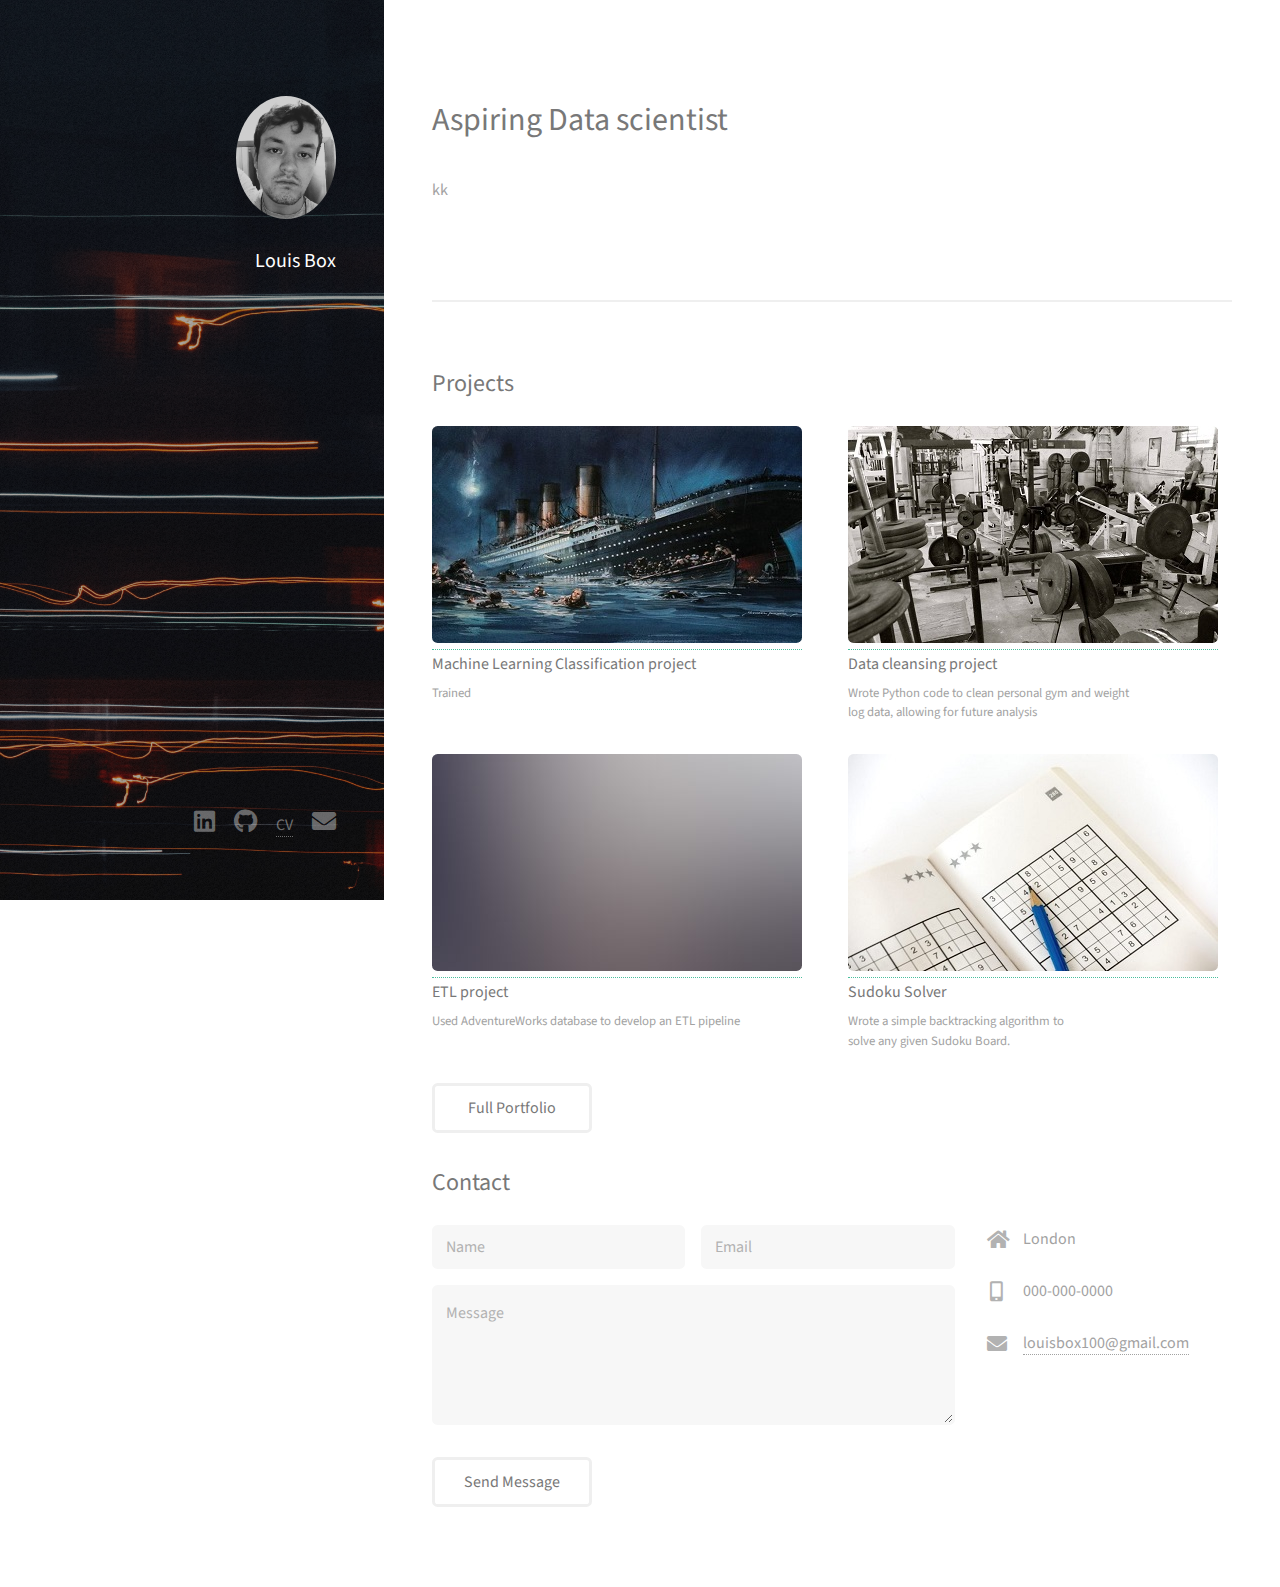
==== commit c6d641b5: "Add links and thumbnails to projects" ====
--- a/index.html
+++ b/index.html
@@ -19,8 +19,16 @@
 			</header>
 
 		<!-- Main -->
+		
 			<div id="main">
-
+				<section id="one">
+					<header class="major">
+						<h2>Aspiring Data scientist<br /></h2>
+					</header>
+					<p>kk</p>
+					<ul class="actions"></ul>
+					</ul>
+				</section>
 				<!-- One -->
 					<section id="one">
 						<header class="major">
@@ -36,24 +44,26 @@
 						<h2>Projects</h2>
 						<div class="row">
 							<article class="col-6 col-12-xsmall work-item">
-								<a href="https://www.kaggle.comml-classifier-on-the-titanic-dataset" target="_blank" ><img class="my_thumbnail" src="images/thumbs/01.jpg" alt="" /></a>
-								<h3>Titanic ML Classification</h3>
-								<p>Using PLACEHOLDER 1 </p>
+								<a href="https://www.kaggle.com/louisbox/ml-classifier-on-the-titanic-dataset#The-Titanic-and-its-survivors" target="_blank" ><img class="my_thumbnail" src="images/thumbs/01.jpg" alt="" /></a>
+								<h3>Machine Learning Classification project</h3>
+								<p>Trained  </p>
 							</article>
 							<article class="col-6 col-12-xsmall work-item">
-								<a href="images/fulls/02.jpg" target="_blank"><img class="my_thumbnail" src="images/thumbs/01.jpg" alt="" /></a>
-								<h3>Tableau Dashboards</h3>
-								<p>Tableau public profile showcasing various dashboards.</p>
+								<a href="images/fulls/02.jpg" target="_blank"><img class="my_thumbnail" src="images/thumbs/02.jpg" alt="" /></a>
+								<h3>Data cleansing project</h3>
+								<p>Wrote Python code to clean personal gym and weight<p>
+									<p>log data, allowing for future analysis</p>
 							</article>
 							<article class="col-6 col-12-xsmall work-item">
-								<a href="images/fulls/03.jpg" target="_blank"><img class="my_thumbnail" src="images/thumbs/01.jpg" alt="" /></a>
+								<a href="images/fulls/03.jpg" target="_blank"><img class="my_thumbnail" src="images/thumbs/03.jpg" alt="" /></a>
 								<h3>ETL project</h3>
-								<p>Used AdventureWorks database to develop an ETL pipeline blah blah blah.</p>
+								<p>Used AdventureWorks database to develop an ETL pipeline</p>
 							</article>
 							<article class="col-6 col-12-xsmall work-item">
-								<a href="images/fulls/04.jpg" class="image fit thumb"><img class="my_thumbnail" src="images/thumbs/01.jpg" alt="" /></a>
+								<a href="images/fulls/02.jpg" target="_blank"><img class="my_thumbnail" src="images/thumbs/04.jpg" alt="" /></a>
 								<h3>Sudoku Solver</h3>
-								<p>Wrote Python code using a backtracking algorithm to solve any given Sudoku Board.</p>
+								<p>Wrote a simple backtracking algorithm to</p>
+								<p>solve any given Sudoku Board.</p>
 							</article>
 						</div>
 						<ul class="actions">
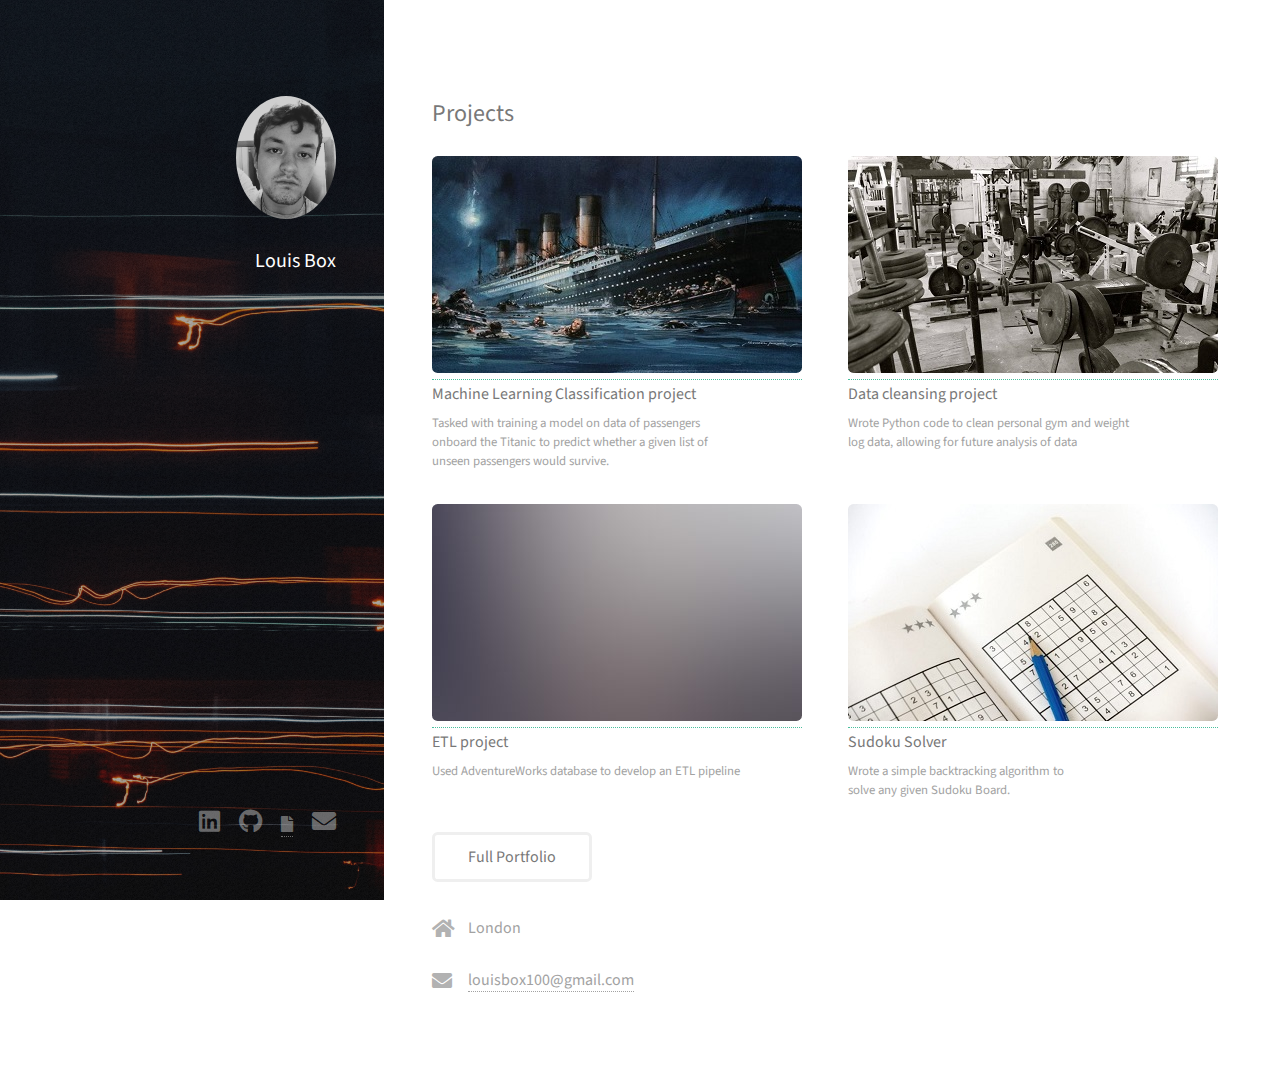
==== commit 679e59c4: "added more links and removed contact form" ====
--- a/index.html
+++ b/index.html
@@ -21,14 +21,14 @@
 		<!-- Main -->
 		
 			<div id="main">
-				<section id="one">
+				<!--<section id="one">
 					<header class="major">
 						<h2>Aspiring Data scientist<br /></h2>
 					</header>
-					<p>kk</p>
+					<p>passionate about self improvement and dedicated to the process.</p>
 					<ul class="actions"></ul>
 					</ul>
-				</section>
+				</section>-->
 				<!-- One -->
 					<section id="one">
 						<header class="major">
@@ -46,13 +46,15 @@
 							<article class="col-6 col-12-xsmall work-item">
 								<a href="https://www.kaggle.com/louisbox/ml-classifier-on-the-titanic-dataset#The-Titanic-and-its-survivors" target="_blank" ><img class="my_thumbnail" src="images/thumbs/01.jpg" alt="" /></a>
 								<h3>Machine Learning Classification project</h3>
-								<p>Trained  </p>
+								<p>Tasked with training a model on data of passengers</p>
+								<p>onboard the Titanic to predict whether a given list of</p>
+								<p>unseen passengers would survive.</p>
 							</article>
 							<article class="col-6 col-12-xsmall work-item">
-								<a href="images/fulls/02.jpg" target="_blank"><img class="my_thumbnail" src="images/thumbs/02.jpg" alt="" /></a>
+								<a href="https://medium.com/@louisbox100/data-cleansing-project-80ccc5776b20" target="_blank"><img class="my_thumbnail" src="images/thumbs/02.jpg" alt="" /></a>
 								<h3>Data cleansing project</h3>
 								<p>Wrote Python code to clean personal gym and weight<p>
-									<p>log data, allowing for future analysis</p>
+									<p>log data, allowing for future analysis of data</p>
 							</article>
 							<article class="col-6 col-12-xsmall work-item">
 								<a href="images/fulls/03.jpg" target="_blank"><img class="my_thumbnail" src="images/thumbs/03.jpg" alt="" /></a>
@@ -73,7 +75,7 @@
 
 				<!-- Three -->
 					<section id="three">
-						<h2>Contact</h2>
+						<!--<h2>Contact</h2>
 						<div class="row">
 							<div class="col-8 col-12-small">
 								<form method="post" action="#">
@@ -86,17 +88,17 @@
 								<ul class="actions">
 									<li><input type="submit" value="Send Message" /></li>
 								</ul>
-							</div>
+							</div>-->
 							<div class="col-4 col-12-small">
 								<ul class="labeled-icons">
 									<li>
 										<h3 class="icon solid fa-home"><span class="label">Address</span></h3>
 										London
 									</li>
-									<li>
+									<!--<li>
 										<h3 class="icon solid fa-mobile-alt"><span class="label">Phone</span></h3>
 										000-000-0000
-									</li>
+									</li>-->
 									<li>
 										<h3 class="icon solid fa-envelope"><span class="label">Email</span></h3>
 										<a href="#">louisbox100@gmail.com</a>
@@ -432,7 +434,7 @@
 					<ul class="icons">
 						<li><a href="https://www.linkedin.com/in/louis-b-06438a178/" class="icon brands fa-linkedin"><span class="label">linkedin</span></a></li>
 						<li><a href="https://github.com/LouisBox" class="icon brands fa-github"><span class="label">Github</span></a></li>
-						<li><a href="#" class="fa-solid fa-file-pdf-o"><span class="label">CV</span></a></li>
+						<li><a href="" class="fa-solid fa-file-pdf-o"download><span <i class="fas fa-file"></i></span></a></li>
 						<li><a href="mailto:louisbox100@gmail.com" class="icon solid fa-envelope"><span class="label">Email</span></a></li>
 					</ul>
 					<ul class="copyright">
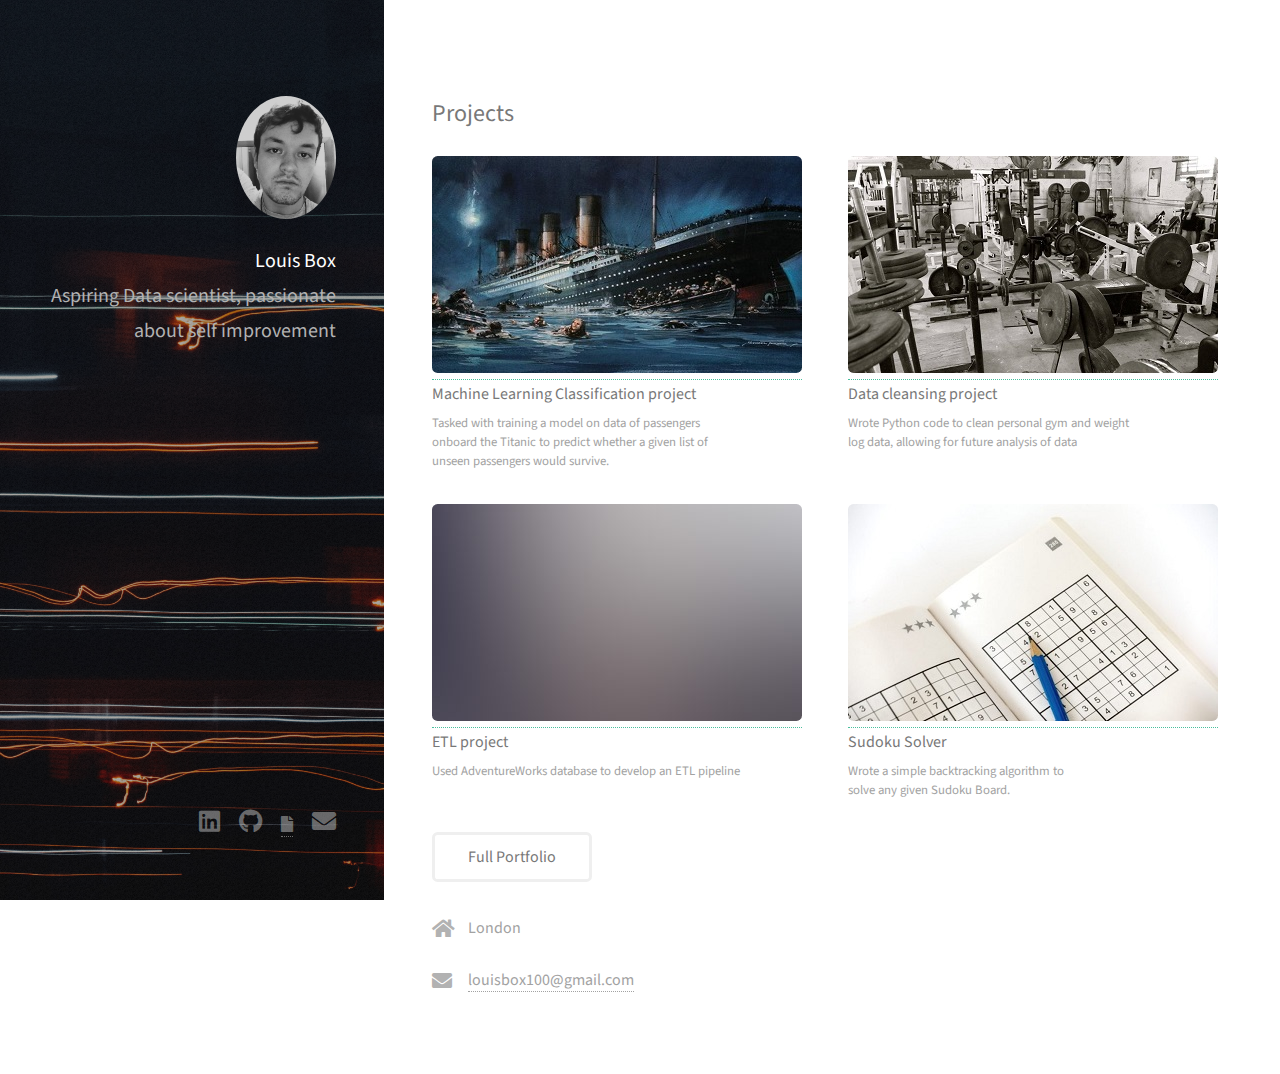
==== commit bdaddad0: "chnaged subtitle" ====
--- a/index.html
+++ b/index.html
@@ -3,6 +3,7 @@
 <html>
 	<head>
 		<title>Louis Box</title>
+		
 		<meta charset="utf-8" />
 		<meta name="viewport" content="width=device-width, initial-scale=1, user-scalable=no" />
 		<link rel="stylesheet" href="assets/css/main.css" />
@@ -14,6 +15,7 @@
 				<div class="inner">
 					<a href="#" class="image avatar"><img src="images/avatar.jpg" alt="" /></a>
 					<h1><strong>Louis Box</strong><br />
+						<p>Aspiring Data scientist, passionate about self improvement</p>
 				</div>
 				
 			</header>
@@ -25,9 +27,8 @@
 					<header class="major">
 						<h2>Aspiring Data scientist<br /></h2>
 					</header>
-					<p>passionate about self improvement and dedicated to the process.</p>
-					<ul class="actions"></ul>
-					</ul>
+					<p>passionate about self improvement</p>
+				</ul>
 				</section>-->
 				<!-- One -->
 					<section id="one">
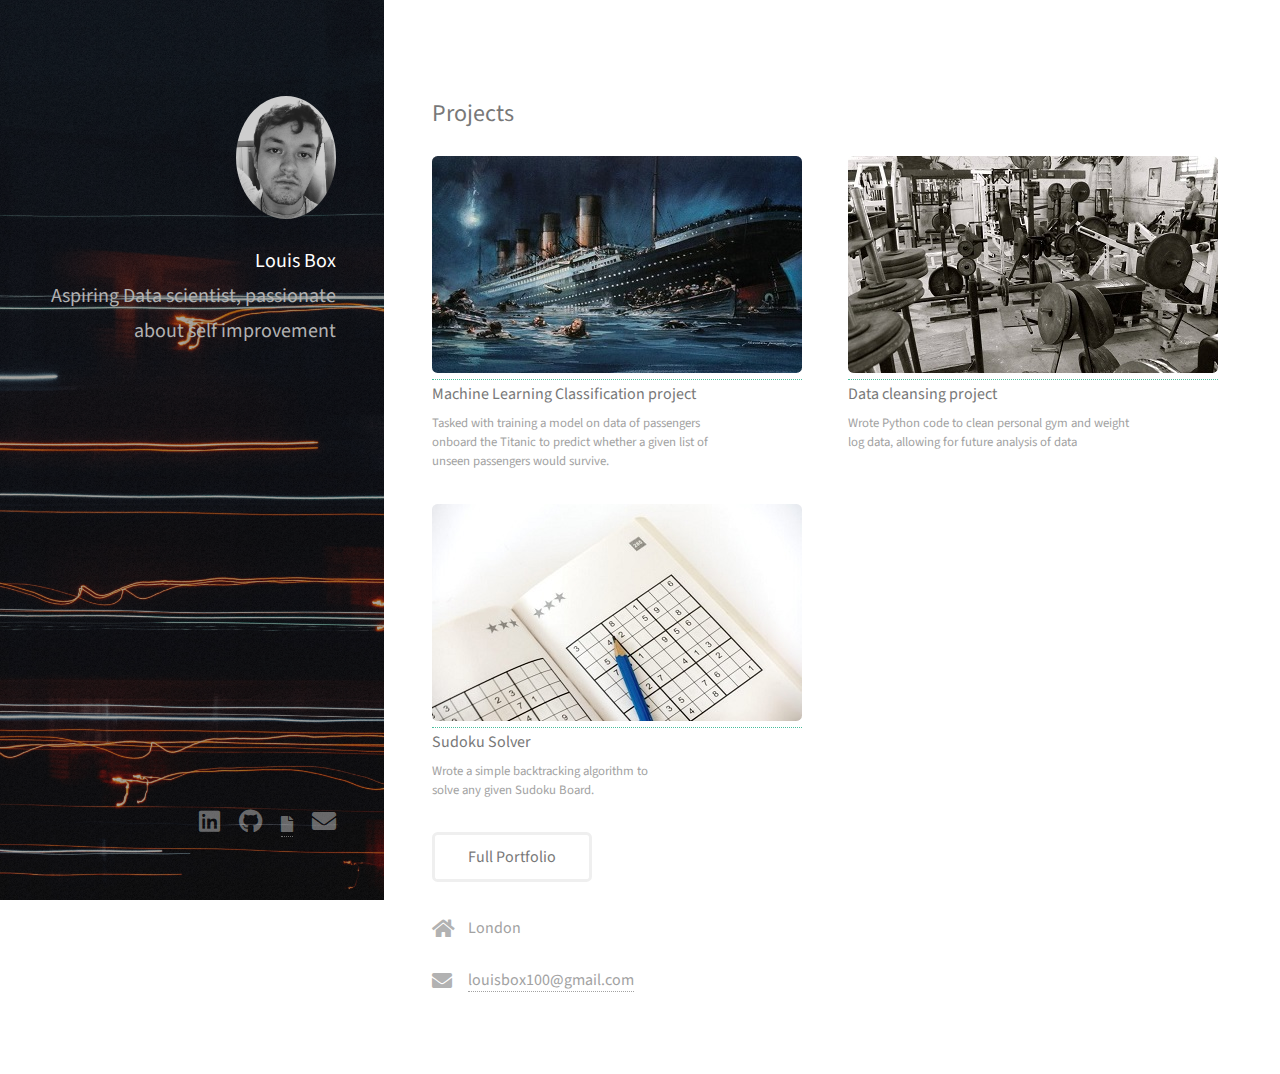
==== commit 9ba56096: "added sudoku link" ====
--- a/index.html
+++ b/index.html
@@ -57,13 +57,13 @@
 								<p>Wrote Python code to clean personal gym and weight<p>
 									<p>log data, allowing for future analysis of data</p>
 							</article>
-							<article class="col-6 col-12-xsmall work-item">
+							<!--<article class="col-6 col-12-xsmall work-item">
 								<a href="images/fulls/03.jpg" target="_blank"><img class="my_thumbnail" src="images/thumbs/03.jpg" alt="" /></a>
 								<h3>ETL project</h3>
 								<p>Used AdventureWorks database to develop an ETL pipeline</p>
-							</article>
+							</article>-->
 							<article class="col-6 col-12-xsmall work-item">
-								<a href="images/fulls/02.jpg" target="_blank"><img class="my_thumbnail" src="images/thumbs/04.jpg" alt="" /></a>
+								<a href="https://github.com/LouisBox/SudokuSolver/blob/master/sudoku%20solver.ipynb" target="_blank"><img class="my_thumbnail" src="images/thumbs/04.jpg" alt="" /></a>
 								<h3>Sudoku Solver</h3>
 								<p>Wrote a simple backtracking algorithm to</p>
 								<p>solve any given Sudoku Board.</p>
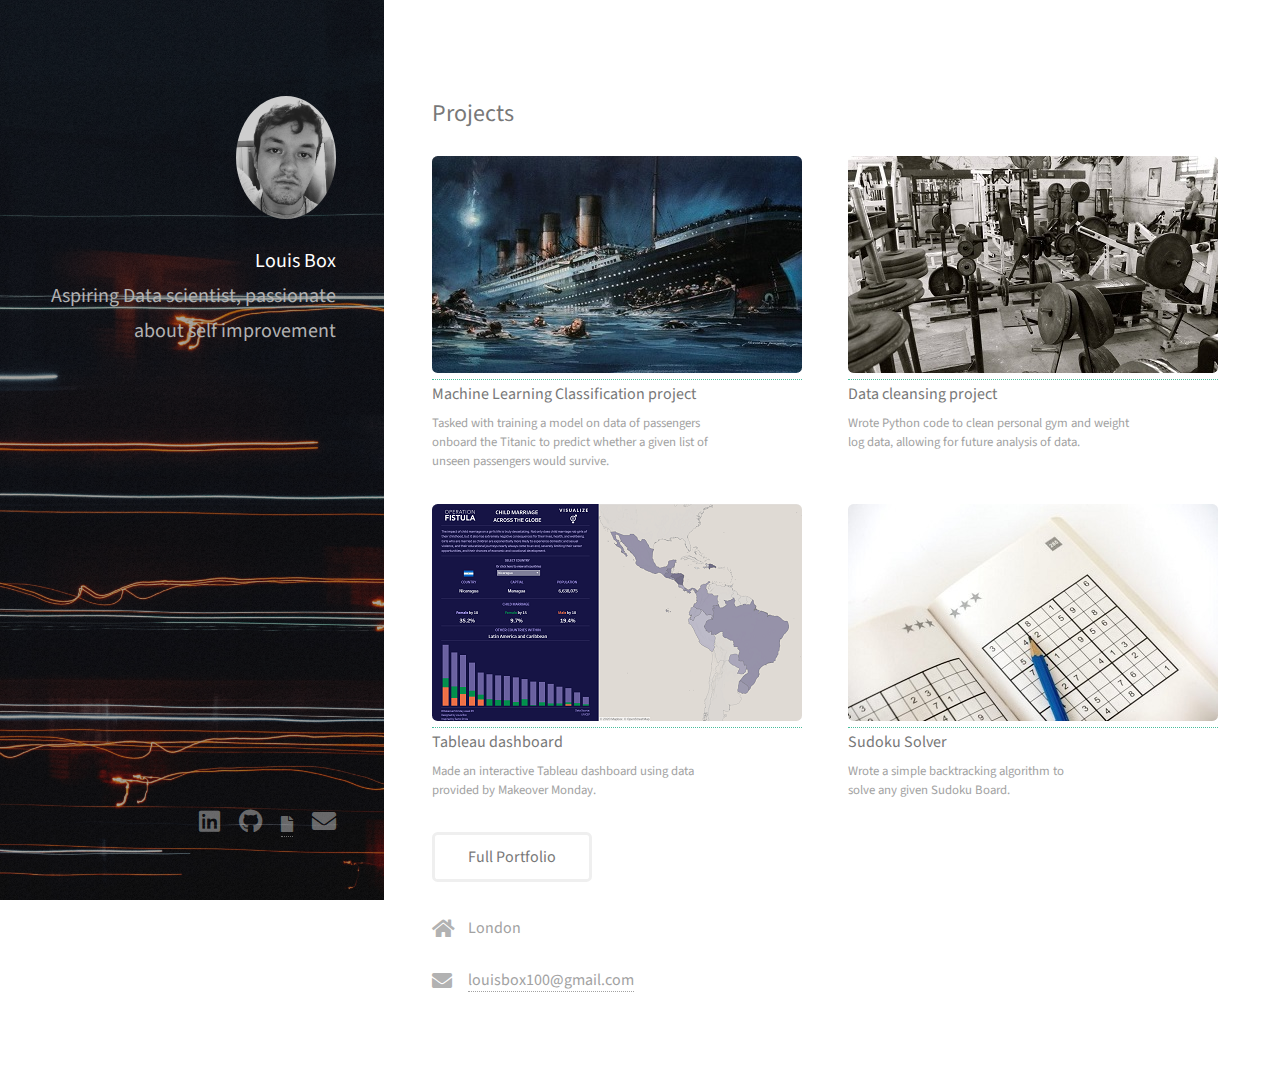
==== commit ceabd00e: "added tableau project" ====
--- a/index.html
+++ b/index.html
@@ -2,6 +2,16 @@
 
 <html>
 	<head>
+		<!-- Global site tag (gtag.js) - Google Analytics -->
+		<script async src="https://www.googletagmanager.com/gtag/js?id=UA-180343766-1"></script>
+		<script>
+		window.dataLayer = window.dataLayer || [];
+		function gtag(){dataLayer.push(arguments);}
+		gtag('js', new Date());
+
+		gtag('config', 'UA-180343766-1');
+		</script>
+
 		<title>Louis Box</title>
 		
 		<meta charset="utf-8" />
@@ -55,13 +65,14 @@
 								<a href="https://medium.com/@louisbox100/data-cleansing-project-80ccc5776b20" target="_blank"><img class="my_thumbnail" src="images/thumbs/02.jpg" alt="" /></a>
 								<h3>Data cleansing project</h3>
 								<p>Wrote Python code to clean personal gym and weight<p>
-									<p>log data, allowing for future analysis of data</p>
+									<p>log data, allowing for future analysis of data.</p>
 							</article>
-							<!--<article class="col-6 col-12-xsmall work-item">
-								<a href="images/fulls/03.jpg" target="_blank"><img class="my_thumbnail" src="images/thumbs/03.jpg" alt="" /></a>
-								<h3>ETL project</h3>
-								<p>Used AdventureWorks database to develop an ETL pipeline</p>
-							</article>-->
+							<article class="col-6 col-12-xsmall work-item">
+								<a href="https://public.tableau.com/profile/louis.box#!/vizhome/Childmarriagerates/Final" target="_blank"><img class="my_thumbnail" src="images/thumbs/tab.png" alt="" /></a>
+								<h3>Tableau dashboard</h3>
+								<p>Made an interactive Tableau dashboard using data<p>
+								<p>provided by Makeover Monday.<p>
+							</article>
 							<article class="col-6 col-12-xsmall work-item">
 								<a href="https://github.com/LouisBox/SudokuSolver/blob/master/sudoku%20solver.ipynb" target="_blank"><img class="my_thumbnail" src="images/thumbs/04.jpg" alt="" /></a>
 								<h3>Sudoku Solver</h3>
@@ -435,7 +446,7 @@
 					<ul class="icons">
 						<li><a href="https://www.linkedin.com/in/louis-b-06438a178/" class="icon brands fa-linkedin"><span class="label">linkedin</span></a></li>
 						<li><a href="https://github.com/LouisBox" class="icon brands fa-github"><span class="label">Github</span></a></li>
-						<li><a href="" class="fa-solid fa-file-pdf-o"download><span <i class="fas fa-file"></i></span></a></li>
+						<li><a href="./CV.pdf" class="fa-solid fa-file-pdf-o"download><span <i class="fas fa-file"></i></span></a></li>
 						<li><a href="mailto:louisbox100@gmail.com" class="icon solid fa-envelope"><span class="label">Email</span></a></li>
 					</ul>
 					<ul class="copyright">
